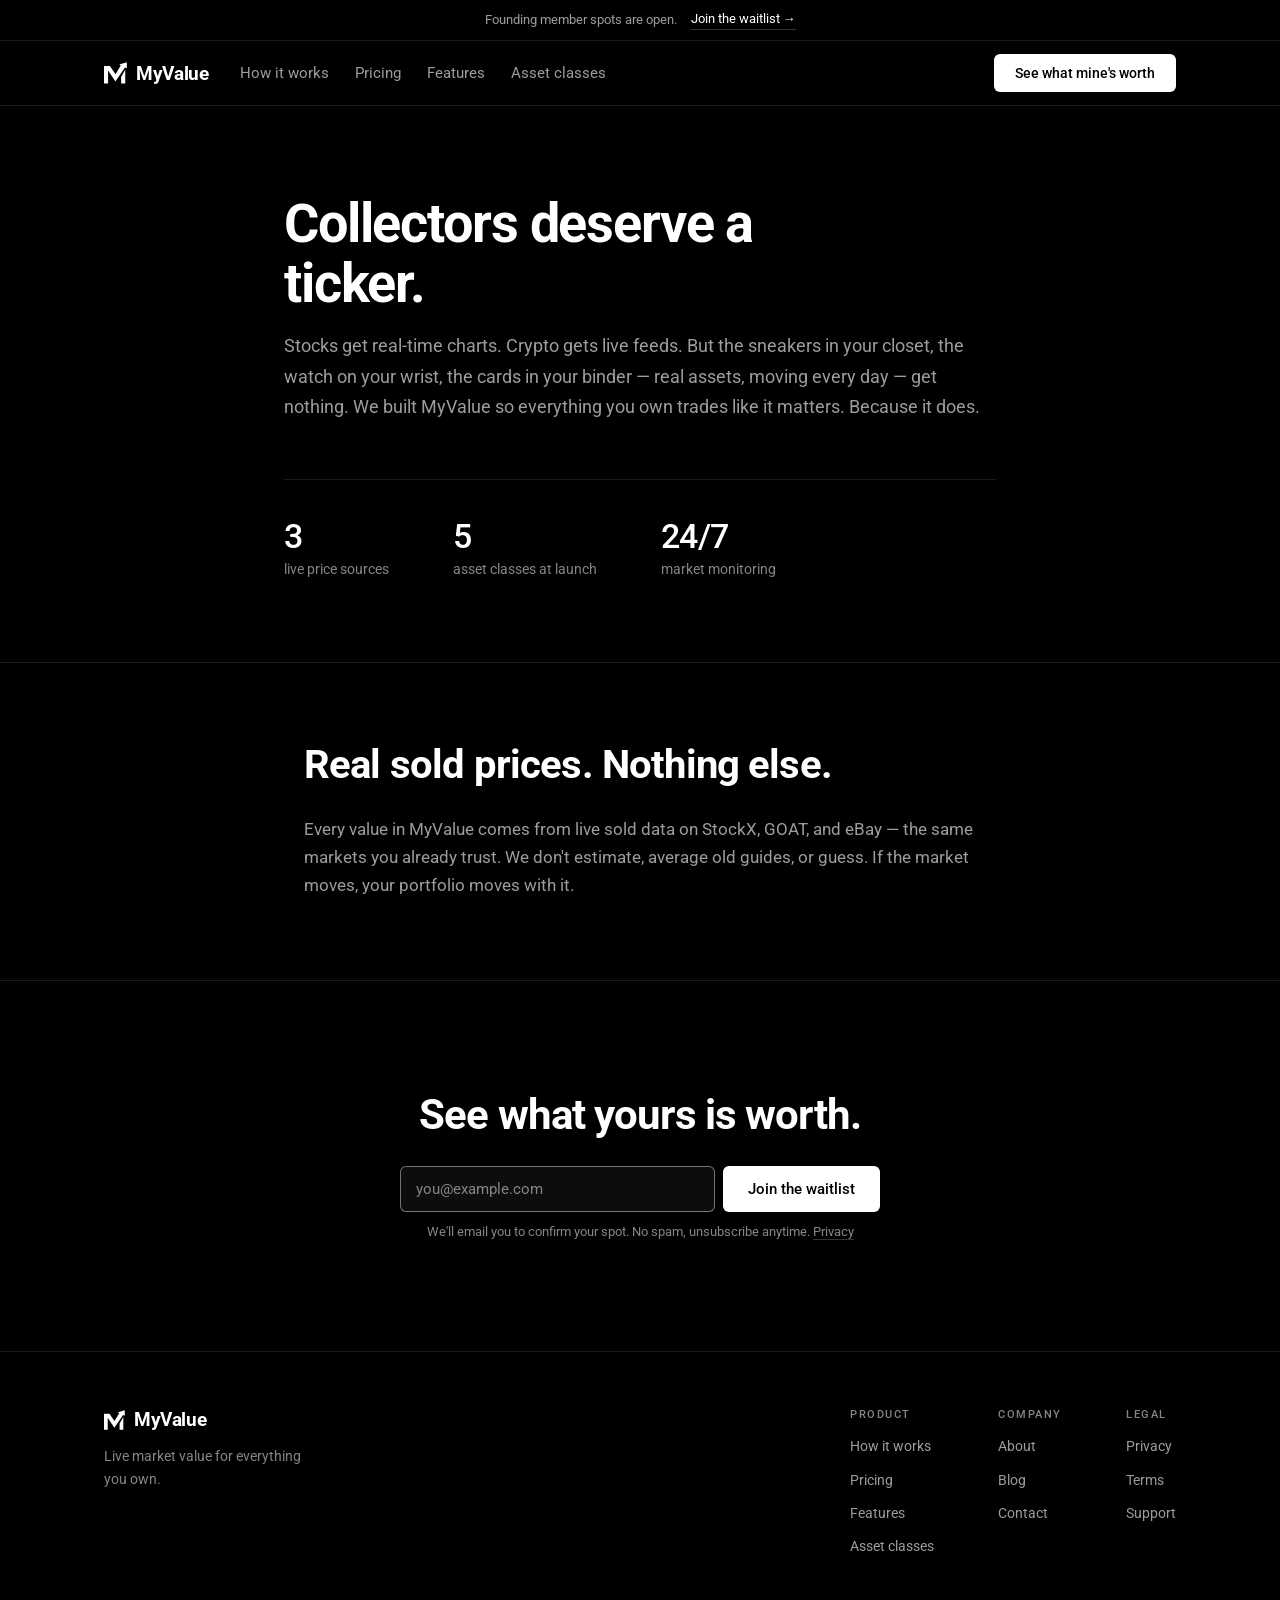
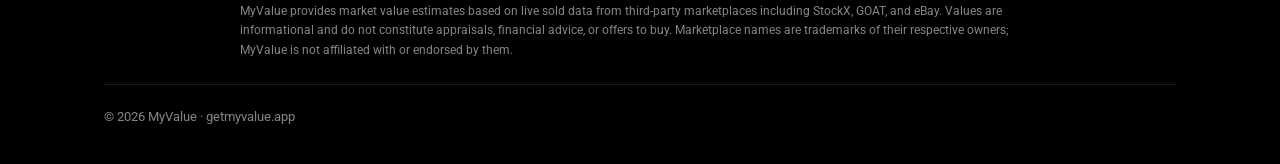
==== about.html @ f7098787 "Implement conversion build brief (Stage 1 + live switch) and new logo - New MyValue logo: vector mar" ====
<!DOCTYPE html>
<html lang="en" data-site-mode="prelaunch">
<head>
<meta charset="UTF-8"><meta name="viewport" content="width=device-width, initial-scale=1.0, viewport-fit=cover">
<title>About MyValue — Collectors Deserve a Ticker</title>
<meta name="description" content="Stocks get real-time charts. Your collection gets nothing. MyValue gives everything you own a live market price from real sold data — because it's a real asset.">
<meta name="keywords" content="about MyValue, collection tracking company, live resale prices">
<meta name="robots" content="index, follow, max-image-preview:large, max-snippet:-1">
<link rel="canonical" href="https://getmyvalue.app/about">
<link rel="icon" href="favicon.svg" type="image/svg+xml">
<link rel="icon" href="favicon-32.png" sizes="32x32" type="image/png">
<link rel="apple-touch-icon" href="apple-touch-icon.png">
<meta property="og:type" content="website"><meta property="og:site_name" content="MyValue">
<meta property="og:title" content="About MyValue — Collectors Deserve a Ticker"><meta property="og:description" content="Stocks get real-time charts. Your collection gets nothing. MyValue gives everything you own a live market price from real sold data — because it's a real asset.">
<meta property="og:url" content="https://getmyvalue.app/about"><meta property="og:image" content="https://getmyvalue.app/og-image.png">
<meta property="og:image:width" content="1200"><meta property="og:image:height" content="630">
<meta name="twitter:card" content="summary_large_image"><meta name="twitter:title" content="About MyValue — Collectors Deserve a Ticker">
<meta name="twitter:description" content="Stocks get real-time charts. Your collection gets nothing. MyValue gives everything you own a live market price from real sold data — because it's a real asset."><meta name="twitter:image" content="https://getmyvalue.app/og-image.png">
<meta name="theme-color" content="#000000">
<!-- Live mode: uncomment with the real App Store id to show Safari's native Smart App Banner. -->
<!-- <meta name="apple-itunes-app" content="app-id=0000000000"> -->
<script src="assets/config.js"></script>
<script type="application/ld+json">{"@context":"https://schema.org","@type":"BreadcrumbList","itemListElement":[{"@type":"ListItem","position":1,"name":"Home","item":"https://getmyvalue.app/"},{"@type":"ListItem","position":2,"name":"About","item":"https://getmyvalue.app/about"}]}</script>
<link rel="preconnect" href="https://fonts.googleapis.com">
<link rel="preconnect" href="https://fonts.gstatic.com" crossorigin>
<link href="https://fonts.googleapis.com/css2?family=Newsreader:ital,opsz,wght@0,6..72,600;1,6..72,400&family=Roboto:wght@400;500;700&display=swap" rel="stylesheet">
<style>
/* ==========================================================
   MyValue — monochrome. Flat surfaces, hairline rules,
   one typeface. Newsreader is reserved for the wordmark and
   a single italic accent in the homepage headline.
   ========================================================== */
:root{
  --bg:#000000;
  --surface:#0D0D0D;
  --surface-2:#161616;
  --line:rgba(255,255,255,.10);
  --line-strong:rgba(255,255,255,.20);
  --text:#FFFFFF;
  --text-dim:#9C9C9C;
  --text-faint:#858585; /* 5.6:1 on black — WCAG AA body text */
  --loss:#8A8A8A;
  --sans:'Roboto',-apple-system,BlinkMacSystemFont,'Segoe UI',Helvetica,Arial,sans-serif;
  --serif:'Newsreader',Georgia,'Times New Roman',serif;
  --r:12px;
  --r-sm:6px;
  --max:1120px;
}
*{box-sizing:border-box;margin:0;padding:0;}
html{scroll-behavior:smooth;}
body{background:var(--bg);color:var(--text);font:400 16px/1.65 var(--sans);-webkit-font-smoothing:antialiased;}
img{max-width:100%;}
a{color:inherit;text-decoration:none;}
:focus-visible{outline:2px solid #FFF;outline-offset:3px;}
.wrap{max-width:var(--max);margin:0 auto;padding:0 24px;}
[id]{scroll-margin-top:88px;}

/* ---------- type ---------- */
h1,h2,h3,h4{font-weight:700;letter-spacing:-.021em;line-height:1.12;}
.display{font-family:var(--sans);font-weight:700;letter-spacing:-.021em;line-height:1.12;}
.display em{font-style:normal;}
.accent,.display em.accent{font-family:var(--serif);font-style:italic;font-weight:400;letter-spacing:-.01em;}
.num{font-variant-numeric:tabular-nums;}
.eyebrow{display:block;font:500 11px/1 var(--sans);letter-spacing:.14em;text-transform:uppercase;color:var(--text-faint);margin-bottom:14px;}

/* ---------- buttons ---------- */
.btn{display:inline-flex;align-items:center;justify-content:center;font:500 15px/1 var(--sans);padding:14px 24px;border-radius:var(--r-sm);border:1px solid transparent;cursor:pointer;transition:background .15s ease,color .15s ease,border-color .15s ease;}
.btn-primary{background:#FFFFFF;color:#000000;}
.btn-primary:hover{background:#DDDDDD;}
.btn-outline{background:transparent;color:var(--text);border-color:var(--line-strong);}
.btn-outline:hover{border-color:#FFFFFF;}
.btn-mini{display:inline-block;background:#FFF;color:#000;font:500 13px var(--sans);padding:9px 16px;border-radius:var(--r-sm);margin-top:8px;}

/* ---------- nav ---------- */
header{position:sticky;top:0;z-index:50;background:var(--bg);border-bottom:1px solid var(--line);}
.nav{display:flex;align-items:center;gap:32px;height:64px;}
.nav-links{display:flex;gap:26px;font:400 14.5px var(--sans);color:var(--text-dim);white-space:nowrap;}
.nav-links a:hover{color:var(--text);}
.nav .spacer{flex:1;}
.nav .btn{padding:11px 20px;font-size:14px;font-weight:500;white-space:nowrap;}
.hamb{display:none;background:none;border:0;color:var(--text);font-size:20px;line-height:1;cursor:pointer;padding:6px;}

/* inline link inside body copy — used by the privacy/trust claims (P1 #6) */
.ulink{color:var(--text);border-bottom:1px solid var(--line-strong);}
.ulink:hover{border-bottom-color:#FFFFFF;}

/* aggregate usage stat band (P1 #5) */
.statband{display:grid;grid-template-columns:repeat(2,1fr);gap:16px;max-width:720px;margin:0 auto 48px;border-top:1px solid var(--line);border-bottom:1px solid var(--line);padding:28px 0;text-align:center;}
.statband .stat b{display:block;font:500 30px var(--sans);letter-spacing:-.025em;}
.statband .stat span{display:block;font-size:13px;color:var(--text-faint);margin-top:6px;}

/* reassurance line under the pricing CTAs (P2 #10) */
.cta-note{font-size:12.5px;line-height:1.5;color:var(--text-faint);margin-top:10px;}

/* ---------- sections ---------- */
section{padding:84px 0;}
.sec-head{max-width:620px;margin-bottom:48px;}
.sec-head h2{font-size:clamp(28px,3.4vw,40px);margin-bottom:12px;}
.sec-head p{color:var(--text-dim);font-size:16.5px;}
.center{text-align:center;margin-left:auto;margin-right:auto;}
.sec-head.center{max-width:780px;}

/* ---------- hero ---------- */
.hero{padding:104px 0 96px;}
.hero-grid{display:grid;grid-template-columns:1.05fr .95fr;gap:64px;align-items:center;}
.hero h1{font-size:clamp(40px,5.2vw,62px);margin-bottom:20px;}
.hero .sub{color:var(--text-dim);font-size:17.5px;max-width:48ch;margin-bottom:32px;}
.hero .sub b{color:var(--text);font-weight:500;}
.hero-cta-row{display:flex;align-items:center;gap:12px;flex-wrap:wrap;}
.hero-note{font-size:13.5px;color:var(--text-faint);margin-top:20px;}

/* ---------- portfolio panel ---------- */
.panel{background:var(--surface);border:1px solid var(--line);border-radius:var(--r);padding:24px;}
.panel-head{display:flex;justify-content:space-between;align-items:center;margin-bottom:12px;}
.panel-label,.lbl,.ph-label{font:500 11px var(--sans);letter-spacing:.14em;text-transform:uppercase;color:var(--text-faint);}
.live-dot{font:500 11px var(--sans);letter-spacing:.14em;color:var(--text-faint);}
.live-dot i{display:none;}
.panel-total{font:500 40px/1.1 var(--sans);font-variant-numeric:tabular-nums;letter-spacing:-.025em;margin-bottom:6px;}
.panel-delta{font:400 14px var(--sans);font-variant-numeric:tabular-nums;color:var(--text-dim);}
.chart{margin:20px 0 12px;}
.chart svg{display:block;width:100%;height:auto;}
.chart .line{fill:none;stroke:#FFFFFF;stroke-width:1.75;stroke-linecap:round;}
.chart .fill{fill:none;}
.ranges{display:flex;gap:18px;padding-bottom:16px;border-bottom:1px solid var(--line);}
.ranges span{font:400 12.5px var(--sans);color:var(--text-faint);cursor:pointer;}
.ranges .on{color:var(--text);}
.holdings{border-top:1px solid var(--line);margin-top:16px;}
.hold{display:flex;align-items:center;gap:14px;padding:14px 0;border-bottom:1px solid var(--line);}
.hold:last-child{border-bottom:0;padding-bottom:0;}
.hold .meta{flex:1;min-width:0;}
.hold .name{font:500 14px var(--sans);}
.hold .src{font:400 12px var(--sans);color:var(--text-faint);}
.hold .val{font:500 14px var(--sans);font-variant-numeric:tabular-nums;text-align:right;}
.hold .chg{font:400 12px var(--sans);font-variant-numeric:tabular-nums;text-align:right;color:var(--text-faint);}
.chg.dn,.tc.dn{color:var(--loss);}

/* ---------- cards, generic ---------- */
.quote,.qa-item,.cat,.titem,.post,.limitcard,.bigchart,.plan,.ctaband,.featpost,.srcchip,.match,.push,.phone,.field input,.field textarea{
  background:var(--surface);border:1px solid var(--line);border-radius:var(--r);
}

/* the promise — plain columns, no boxes */
.guard{display:grid;grid-template-columns:repeat(4,1fr);gap:36px;border-top:1px solid var(--line);padding-top:36px;}
.gitem h4{font-size:15px;margin-bottom:8px;}
.gitem p{color:var(--text-dim);font-size:14px;line-height:1.6;}

/* proof band */
.proof{background:var(--bg);border-top:1px solid var(--line);}
.proof-grid{display:grid;grid-template-columns:1fr 1fr;gap:64px;align-items:center;}
.bigchart{padding:24px;}
.bigchart .row1{display:flex;justify-content:space-between;align-items:baseline;margin-bottom:8px;}
.bigchart .pl{font:400 14px var(--sans);font-variant-numeric:tabular-nums;color:var(--text-dim);}
.legend-line{display:flex;gap:20px;margin-top:14px;font:400 12px var(--sans);color:var(--text-faint);}
.legend-line i{display:inline-block;width:14px;height:1px;vertical-align:middle;margin-right:6px;}
.proof-copy h2{font-size:clamp(27px,3.1vw,38px);margin-bottom:14px;}
.proof-copy p{color:var(--text-dim);font-size:16.5px;max-width:44ch;}
.proof-copy .gain-word{font-style:normal;color:inherit;}

/* price sources */
.srcwall{display:flex;justify-content:center;gap:10px;flex-wrap:wrap;}
.srcchip{padding:14px 24px;font:400 15px var(--sans);color:var(--text-dim);}
.srcchip.soon{color:var(--text-faint);background:transparent;border-style:dashed;filter:grayscale(1);}
.srcchip.soon em{font-style:normal;font-size:11px;letter-spacing:.1em;text-transform:uppercase;margin-left:6px;color:var(--text-faint);}
.cred-line{text-align:center;color:var(--text-faint);font-size:13.5px;margin-top:24px;}

/* quotes */
.quotes{display:grid;grid-template-columns:repeat(3,1fr);gap:16px;}
.quote{padding:26px 24px;display:flex;flex-direction:column;gap:18px;}
.quote p{font-size:15.5px;line-height:1.6;color:var(--text-dim);}
.quote .who{display:flex;align-items:center;gap:12px;font:500 13px var(--sans);color:var(--text);}
.quote .avatar{flex:none;width:36px;height:36px;border-radius:50%;background:var(--surface-2);border:1px solid var(--line-strong);display:flex;align-items:center;justify-content:center;font:500 12px var(--sans);color:var(--text-dim);}
.quote .wmeta{min-width:0;}
.quote .wname{display:flex;align-items:center;gap:8px;flex-wrap:wrap;}
.quote .wrole{display:block;font-weight:400;font-size:12.5px;color:var(--text-faint);margin-top:3px;}
.quote .verified{display:inline-flex;align-items:center;gap:4px;font:400 11px var(--sans);color:var(--text-faint);}
.quote .verified::before{content:"\2713";font-size:10px;}

/* pricing */
.bill-toggle{display:inline-flex;border:1px solid var(--line);border-radius:var(--r-sm);overflow:hidden;margin:24px 0 4px;}
.bill-toggle button{font:400 13.5px var(--sans);color:var(--text-dim);background:none;border:0;padding:11px 20px;cursor:pointer;}
.bill-toggle button.on{background:#FFF;color:#000;}
.bill-toggle .save{font-size:11px;opacity:.65;margin-left:6px;}
.plans{display:grid;grid-template-columns:1fr 1fr;gap:16px;max-width:800px;margin:36px auto 0;align-items:stretch;text-align:left;}
.plan{padding:32px 28px;display:flex;flex-direction:column;}
.plan.hot{border-color:var(--line-strong);}
.plan .pname{font:500 17px var(--sans);}
.plan .pdesc{color:var(--text-dim);font-size:14px;margin:6px 0 20px;}
.plan .pprice{font:500 42px var(--sans);font-variant-numeric:tabular-nums;letter-spacing:-.03em;}
.plan .pprice small{font:400 15px var(--sans);color:var(--text-dim);letter-spacing:0;}
.plan .psub{font-size:12.5px;line-height:1.55;color:var(--text-faint);margin:8px 0 22px;}
.plan ul{list-style:none;margin:0 0 26px;display:grid;gap:10px;flex:1;}
.plan li{font-size:14.5px;color:var(--text-dim);padding-left:18px;position:relative;}
.plan li::before{content:"";position:absolute;left:0;top:11px;width:7px;height:1px;background:var(--text-dim);}
.plan li.na{color:var(--text-faint);}
.plan li.na::before{background:var(--text-faint);}
.teaser{background:var(--bg);border-top:1px solid var(--line);}
.teaser-badge{display:inline-block;font:500 11px var(--sans);letter-spacing:.14em;text-transform:uppercase;color:var(--text-faint);margin-bottom:14px;}
.locknote{text-align:center;color:var(--text-faint);font-size:13.5px;margin-top:24px;}
.locknote b{color:var(--text);font-weight:500;}
.anchor-line{font-size:15px;color:var(--text-faint);margin-top:16px;}
.cmp-table{width:100%;max-width:720px;margin:0 auto;border-collapse:collapse;}
.cmp-table th,.cmp-table td{padding:16px 18px;border-bottom:1px solid var(--line);font-size:14.5px;text-align:left;color:var(--text-dim);}
.cmp-table th{font:500 11px var(--sans);letter-spacing:.14em;text-transform:uppercase;color:var(--text-faint);}
.cmp-table td:nth-child(2),.cmp-table td:nth-child(3),.cmp-table th:nth-child(2),.cmp-table th:nth-child(3){text-align:center;}
.cmp-table .yes{color:var(--text);}
.cmp-table .no{color:var(--text-faint);}

/* asset classes */
.cats{display:grid;grid-template-columns:repeat(3,1fr);gap:16px;align-items:stretch;}
.cat{padding:26px 24px;display:flex;flex-direction:column;transition:border-color .15s ease;}
.cat:hover{border-color:var(--line-strong);}
.cat .ci{display:none;}
.cat h3{font-size:17px;margin-bottom:8px;}
.cat p{color:var(--text-dim);font-size:14px;margin-bottom:20px;flex:1;}
.cat .sample{border-top:1px solid var(--line);padding-top:14px;display:flex;justify-content:space-between;font-size:13px;color:var(--text-faint);}
.cat .sample b{color:var(--text-dim);font-weight:400;font-variant-numeric:tabular-nums;}
.trend{display:grid;grid-template-columns:repeat(4,1fr);gap:16px;}
.titem{padding:20px;}
.titem .timg{display:none;}
.titem .tn{font:500 14px var(--sans);margin-bottom:8px;}
.titem .tp{font:500 20px var(--sans);font-variant-numeric:tabular-nums;letter-spacing:-.02em;}
.titem .tc{font:400 12.5px var(--sans);font-variant-numeric:tabular-nums;color:var(--text-faint);margin-top:4px;}

/* about */
.mission{max-width:760px;margin:0 auto;}
.mission h1{font-size:clamp(34px,4.4vw,52px);margin-bottom:24px;}
.mission .lead{font-size:18px;line-height:1.7;color:var(--text-dim);}
.statline{display:flex;gap:64px;flex-wrap:wrap;margin-top:56px;padding-top:36px;border-top:1px solid var(--line);}
.stat b{display:block;font:500 34px var(--sans);font-variant-numeric:tabular-nums;letter-spacing:-.02em;}
.stat span{font-size:13.5px;color:var(--text-faint);}

/* blog */
.featpost{display:grid;grid-template-columns:1.25fr 1fr;gap:40px;align-items:center;padding:36px;margin-bottom:16px;}
.ptag{font:500 11px var(--sans);letter-spacing:.14em;text-transform:uppercase;color:var(--text-faint);}
.featpost h2{font-size:26px;line-height:1.25;margin:12px 0;}
.featpost p{color:var(--text-dim);font-size:15px;margin-bottom:18px;}
.readmore{font:500 14px var(--sans);border-bottom:1px solid var(--line-strong);padding-bottom:2px;}
.readmore:hover{border-color:#FFF;}
.posts{display:grid;grid-template-columns:repeat(3,1fr);gap:16px;}
.post{display:block;transition:border-color .15s ease;}
.post:hover{border-color:var(--line-strong);}
.post .pimg{display:none;}
.post .pbody{padding:24px;}
.post h3{font-size:16.5px;line-height:1.35;margin:10px 0;}
.post .pmeta{font-size:12.5px;color:var(--text-faint);}
.ctaband{padding:40px;text-align:center;margin-top:48px;}
.ctaband h2{font-size:clamp(23px,2.8vw,30px);margin-bottom:22px;}

/* contact / legal */
.form{max-width:520px;margin:0 auto;display:grid;gap:18px;}
.field label{display:block;font:500 11px var(--sans);letter-spacing:.14em;text-transform:uppercase;color:var(--text-faint);margin-bottom:8px;}
.field input,.field textarea{width:100%;border-radius:var(--r-sm);padding:13px 15px;color:var(--text);font:400 15px var(--sans);}
.field input::placeholder,.field textarea::placeholder{color:var(--text-faint);}
.field input:focus,.field textarea:focus{outline:none;border-color:#FFF;}
.legal-links{display:flex;gap:26px;justify-content:center;margin-top:36px;font-size:14px;color:var(--text-dim);}
.legal-links a{border-bottom:1px solid var(--line);padding-bottom:2px;}
.legal-links a:hover{color:var(--text);border-color:#FFF;}

/* Q&A + FAQ */
.qa{max-width:720px;margin:0 auto;display:grid;gap:16px;}
.qa-item{padding:26px 28px;}
.qa-item h3{font-size:17px;margin-bottom:10px;}
.qa-item p{color:var(--text-dim);font-size:15px;}
.faq{max-width:720px;margin:0 auto;border-top:1px solid var(--line);}
.faq details{border-bottom:1px solid var(--line);}
.faq summary{cursor:pointer;list-style:none;display:flex;justify-content:space-between;align-items:center;gap:20px;padding:22px 2px;font:500 16px var(--sans);}
.faq summary::-webkit-details-marker{display:none;}
.faq summary::after{content:"+";font:400 20px var(--sans);color:var(--text-faint);line-height:1;}
.faq details[open] summary::after{content:"−";}
.faq .fa{padding:0 2px 22px;color:var(--text-dim);font-size:15px;max-width:62ch;}

/* page hero / alternating rows */
.page-hero{padding:88px 0 56px;}
.page-hero h1{font-size:clamp(34px,4.4vw,54px);margin-bottom:16px;max-width:18ch;}
.page-hero .sub{color:var(--text-dim);font-size:17px;max-width:58ch;}
.alt{display:grid;grid-template-columns:1fr 1fr;gap:64px;align-items:center;}
.alt.flip .media{order:2;}
.alt h2{font-size:clamp(24px,2.8vw,34px);margin-bottom:14px;}
.alt p{color:var(--text-dim);font-size:16px;max-width:44ch;}

/* device mocks */
.phone{width:min(300px,100%);margin:0 auto;padding:16px;}
.phone .screen{background:var(--bg);border:1px solid var(--line);border-radius:8px;padding:20px 18px;min-height:320px;}
.ph-label{margin-bottom:14px;display:block;}
.viewfinder{height:150px;border-radius:8px;border:1px solid var(--line);background:var(--surface-2);display:flex;align-items:center;justify-content:center;}
.viewfinder span{font-size:12.5px;color:var(--text-faint);}
.match{border-radius:var(--r-sm);padding:12px 14px;display:flex;justify-content:space-between;align-items:center;gap:12px;margin-top:10px;}
.match .nm{font:400 13px var(--sans);}
.match .pr{font:500 13px var(--sans);font-variant-numeric:tabular-nums;}
.push{border-radius:var(--r-sm);padding:13px 14px;display:flex;gap:12px;align-items:flex-start;margin-bottom:10px;}
.push .app-ico{width:28px;height:28px;border-radius:var(--r-sm);background:#FFF;color:#000;display:flex;align-items:center;justify-content:center;font:500 11px var(--sans);flex-shrink:0;}
.push .pt{font:500 12.5px var(--sans);}
.push .pb{font:400 12px var(--sans);color:var(--text-dim);}
.push .tm{margin-left:auto;font-size:11px;color:var(--text-faint);}
.limitcard{padding:22px 20px;text-align:center;}
.slots{display:flex;gap:6px;justify-content:center;margin:16px 0;}
.slots i{width:22px;height:22px;border-radius:4px;background:#FFF;}
.slots i.empty{background:transparent;border:1px solid var(--line-strong);}

/* final CTA */
.final{padding:104px 0;text-align:center;border-top:1px solid var(--line);}
.final h2{font-size:clamp(28px,3.6vw,42px);max-width:20ch;margin:0 auto 28px;}
.invert{background:#FFFFFF;color:#000000;padding:104px 0;text-align:center;}
.invert h2{font-size:clamp(30px,3.8vw,44px);margin-bottom:14px;}
.invert p{color:#555555;font-size:17px;margin-bottom:30px;}
.invert .btn-primary{background:#000;color:#FFF;}
.invert .btn-primary:hover{background:#333;}

/* footer */
footer{background:var(--bg);border-top:1px solid var(--line);padding:56px 0 36px;}
.foot-grid{display:flex;justify-content:space-between;gap:48px;flex-wrap:wrap;}
.foot-links{display:flex;gap:64px;flex-wrap:wrap;}
.fcol{display:flex;flex-direction:column;gap:10px;font-size:14px;color:var(--text-dim);}
.fcol b{color:var(--text-faint);font:500 11px var(--sans);letter-spacing:.14em;text-transform:uppercase;margin-bottom:4px;}
.fcol a:hover{color:var(--text);}
.fineprint{color:var(--text-faint);font-size:11.5px;line-height:1.7;max-width:800px;margin:44px auto 0;}
.foot-base{margin-top:24px;padding-top:22px;border-top:1px solid var(--line);display:flex;justify-content:space-between;gap:16px;flex-wrap:wrap;font-size:12.5px;color:var(--text-faint);}

/* reveal class kept inert — no scroll animation */
.rv{opacity:1;transform:none;}

/* ---------- responsive ---------- */
@media (max-width:960px){
  .hero-grid,.proof-grid,.alt,.featpost{grid-template-columns:1fr;gap:40px;}
  .alt.flip .media{order:0;}
  .quotes,.posts,.plans{grid-template-columns:1fr;}
  .cats,.trend,.guard{grid-template-columns:1fr 1fr;}
  .nav{gap:16px;}
  .nav .btn{display:none;}
  .hamb{display:block;}
  .nav-links{position:absolute;top:64px;left:0;right:0;display:none;flex-direction:column;gap:0;background:var(--bg);border-bottom:1px solid var(--line);padding:8px 24px 20px;}
  .nav-links.open{display:flex;}
  .nav-links a{padding:13px 0;border-bottom:1px solid var(--line);font-size:16px;}
  .nav-links a:last-child{border-bottom:0;}
  .hero{padding:64px 0 72px;}
  section{padding:72px 0;}
  .panel-total{font-size:34px;}
  .statline{gap:36px;}
}
@media (max-width:560px){
  .cats,.trend,.guard{grid-template-columns:1fr;}
  .featpost,.ctaband{padding:28px 22px;}
  .foot-links{gap:32px;}
}
@media (prefers-reduced-motion:reduce){
  *,*::before,*::after{animation:none!important;transition:none!important;}
}
</style>
<link rel="stylesheet" href="assets/site.css">
</head>
<body>
<div class="announce" data-announce><div class="wrap"><span>Founding member spots are open.</span> <a href="#waitlist">Join the waitlist →</a></div></div>
<header><div class="wrap nav">
<a class="logo" href="index.html" aria-label="MyValue home"><svg class="logo-mark" viewBox="0 -1 62 59" aria-hidden="true" focusable="false"><path d="M0 10 L16 10 L30.9 31.7 L45 8.3 L41 6 L61 -0.5 L61.5 16 L56.3 13.5 L30.6 51 L11 22 L11 57 L0 57ZM46 39 L56.5 20.5 L57 20.5 L57 57 L46 57Z"/></svg><span>MyValue</span></a>
<nav class="nav-links" aria-label="Main"><a href="how-it-works.html">How it works</a><a href="pricing.html">Pricing</a><a href="features.html">Features</a><a href="asset-classes.html">Asset classes</a></nav>
<div class="spacer"></div>
<a class="btn btn-primary" href="#waitlist" data-cta data-loc="header">See what mine's worth</a>
<button class="hamb" aria-label="Open menu">☰</button>
</div></header>
<main>

<section class="page-hero" style="padding-bottom:80px">
  <div class="wrap mission">
    <h1 class="display">Collectors deserve a <em>ticker.</em></h1>
    <p class="lead">Stocks get real-time charts. Crypto gets live feeds. But the sneakers in your closet, the watch on your wrist, the cards in your binder — real assets, moving every day — get nothing. We built MyValue so everything you own trades like it matters. Because it does.</p>
    <div class="statline">
      <div class="stat rv"><b class="num">3</b><span>live price sources</span></div>
      <div class="stat rv"><b class="num">5</b><span>asset classes at launch</span></div>
      <div class="stat rv"><b class="num">24/7</b><span>market monitoring</span></div>
    </div>
  </div>
</section>

<section class="proof" style="padding:80px 0">
  <div class="wrap" style="max-width:720px">
    <div class="sec-head rv" style="margin-bottom:28px">
      <h2 class="display">Real sold prices. Nothing else.</h2>
    </div>
    <p class="rv" style="color:var(--text-dim);font-size:16.5px;line-height:1.7">Every value in MyValue comes from live sold data on StockX, GOAT, and eBay — the same markets you already trust. We don't estimate, average old guides, or guess. If the market moves, your portfolio moves with it.</p>
  </div>
</section>

<section class="final" id="waitlist" style="padding:110px 0">
  <div class="wrap">
    <h2 class="display rv">See what <em>yours</em> is worth.</h2>
    <div class="wl" data-wl data-source="about">
  <form class="wl-form" data-waitlist action="/api/waitlist" method="post">
    <label class="sr-only" for="wl-about">Email address</label>
    <input id="wl-about" type="email" name="email" autocomplete="email" required placeholder="you@example.com">
    <input type="hidden" name="ref"><input type="hidden" name="utm"><input type="hidden" name="source" value="about">
    <input type="text" name="company" class="hp" tabindex="-1" autocomplete="off" aria-hidden="true">
    <button class="btn btn-primary" type="submit">Join the waitlist</button>
  </form>
  <p class="wl-msg" role="status" aria-live="polite"></p>
  <p class="wl-legal">We'll email you to confirm your spot. No spam, unsubscribe anytime. <a href="privacy.html#waitlist">Privacy</a></p>
</div>
  </div>
</section>
</main>
<footer><div class="wrap">
<div class="foot-grid">
<div><a class="logo" href="index.html" aria-label="MyValue home"><svg class="logo-mark" viewBox="0 -1 62 59" aria-hidden="true" focusable="false"><path d="M0 10 L16 10 L30.9 31.7 L45 8.3 L41 6 L61 -0.5 L61.5 16 L56.3 13.5 L30.6 51 L11 22 L11 57 L0 57ZM46 39 L56.5 20.5 L57 20.5 L57 57 L46 57Z"/></svg><span>MyValue</span></a>
<p style="color:var(--text-faint);font-size:13.5px;max-width:26ch;margin-top:14px">Live market value for everything you own.</p></div>
<div class="foot-links">
<div class="fcol"><b>Product</b><a href="how-it-works.html">How it works</a><a href="pricing.html">Pricing</a><a href="features.html">Features</a><a href="asset-classes.html">Asset classes</a></div>
<div class="fcol"><b>Company</b><a href="about.html">About</a><a href="blog.html">Blog</a><a href="contact.html">Contact</a></div>
<div class="fcol"><b>Legal</b><a href="privacy.html">Privacy</a><a href="terms.html">Terms</a><a href="support.html">Support</a></div>
</div></div>
<p class="fineprint">MyValue provides market value estimates based on live sold data from third-party marketplaces including StockX, GOAT, and eBay. Values are informational and do not constitute appraisals, financial advice, or offers to buy. Marketplace names are trademarks of their respective owners; MyValue is not affiliated with or endorsed by them.</p>
<div class="foot-base"><span>© <span data-year>2026</span> MyValue · getmyvalue.app</span></div>
</div></footer>
<script>
(function(){var b=document.querySelector('.hamb'),n=document.querySelector('.nav-links');if(!b||!n)return;
b.setAttribute('aria-expanded','false');
b.addEventListener('click',function(){var o=n.classList.toggle('open');b.setAttribute('aria-expanded',o?'true':'false');});})();
</script>
<script>
const reduce=matchMedia('(prefers-reduced-motion: reduce)').matches;
</script>
<script src="assets/site.js" defer></script>
</body>
</html>
---- assets/site.css ----
/* ==========================================================
   MyValue — shared components (loaded after each page's inline
   stylesheet). Waitlist engine, announcement bar, app handoff,
   logo, legal pages, interactive chart.
   ========================================================== */
:root{
  --field-line:rgba(255,255,255,.42); /* 3:1+ against the black base (WCAG 1.4.11) */
  --down:#FF5A4F;                      /* red-on-loss, used only by the portfolio chart */
}

/* ---------- logo ---------- */
.logo{font:700 19px var(--sans);letter-spacing:-.02em;display:flex;align-items:center;gap:9px;white-space:nowrap;color:var(--text);}
.logo-mark{display:block;width:auto;height:22px;fill:currentColor;flex:none;}
footer .logo-mark{height:20px;}

/* ---------- utilities ---------- */
.sr-only{position:absolute!important;width:1px;height:1px;padding:0;margin:-1px;overflow:hidden;clip:rect(0,0,0,0);white-space:nowrap;border:0;}
.hp{position:absolute!important;left:-9999px!important;width:1px;height:1px;opacity:0;}
[hidden]{display:none!important;}

/* ---------- announcement bar / waitlist progress ---------- */
.announce{border-bottom:1px solid var(--line);background:var(--bg);font:400 13px/1.4 var(--sans);color:var(--text-dim);}
.announce .wrap{display:flex;align-items:center;justify-content:center;gap:14px;min-height:40px;padding-top:8px;padding-bottom:8px;flex-wrap:wrap;text-align:center;}
.announce b{color:var(--text);font-weight:500;}
.announce a{color:var(--text);border-bottom:1px solid var(--line-strong);white-space:nowrap;}
.announce a:hover{border-bottom-color:#FFF;}
.meter{display:inline-block;width:120px;height:4px;border-radius:2px;background:var(--surface-2);overflow:hidden;vertical-align:middle;}
.meter i{display:block;height:100%;width:0;background:#FFF;border-radius:2px;transition:width .6s ease;}

/* ---------- waitlist form ---------- */
.wl{max-width:480px;}
.center .wl,.wl.center,.final .wl,.invert .wl,.ctaband .wl{margin-left:auto;margin-right:auto;}
.wl-form{display:flex;gap:8px;}
.wl-form input[type=email]{flex:1;min-width:0;background:var(--surface);border:1px solid var(--field-line);border-radius:var(--r-sm);padding:13px 15px;color:var(--text);font:400 15px var(--sans);}
.wl-form input[type=email]::placeholder{color:var(--text-faint);}
.wl-form input[type=email]:focus{outline:2px solid #FFF;outline-offset:1px;border-color:#FFF;}
.wl-form .btn{white-space:nowrap;}
.wl-form .btn[disabled]{opacity:.6;cursor:progress;}
.wl-legal{font-size:12.5px;line-height:1.55;color:var(--text-faint);margin-top:10px;}
.wl-legal a{border-bottom:1px solid var(--line-strong);}
.wl-msg{font-size:13.5px;margin-top:10px;color:var(--text);min-height:0;}
.wl-msg:empty{display:none;}
.wl-msg.err{color:var(--down);}
.hero .wl{margin-top:4px;}
.hero-proof{font-size:13.5px;color:var(--text-dim);margin-top:14px;}
.hero-proof b{color:var(--text);font-weight:500;}

/* inverted (white) closing band */
.invert .wl-form input[type=email]{background:#FFF;color:#000;border-color:rgba(0,0,0,.45);}
.invert .wl-form input[type=email]::placeholder{color:#6B6B6B;}
.invert .wl-form input[type=email]:focus{outline-color:#000;border-color:#000;}
.invert .wl-legal,.invert .wl-legal a{color:#555;}
.invert p.wl-legal{font-size:12.5px;margin-bottom:0;}
.invert p.wl-msg{font-size:13.5px;margin-bottom:0;}
.invert .wl-done p{font-size:14.5px;margin-bottom:0;}
.invert .wl-legal a{border-bottom-color:rgba(0,0,0,.3);}
.invert .wl-msg{color:#000;}
.invert .wl-done{background:#F4F4F4;border-color:rgba(0,0,0,.12);color:#000;}
.invert .wl-done p,.invert .wl-done .small{color:#444;}
.invert .wl-done input{background:#FFF;color:#000;border-color:rgba(0,0,0,.3);}
.invert .wl-done .btn-outline{color:#000;border-color:rgba(0,0,0,.3);}
.invert .store-note{color:#555;}

/* thank-you / referral panel */
.wl-done{background:var(--surface);border:1px solid var(--line-strong);border-radius:var(--r);padding:22px 22px 20px;text-align:left;}
.wl-done h3{font-size:18px;margin-bottom:6px;}
.wl-done .pos{font:500 34px/1.1 var(--sans);letter-spacing:-.025em;font-variant-numeric:tabular-nums;margin:4px 0 8px;}
.wl-done .pos span{font:400 15px var(--sans);letter-spacing:0;color:var(--text-dim);}
.wl-done p{color:var(--text-dim);font-size:14.5px;}
.wl-done .small{font-size:12.5px;color:var(--text-faint);margin-top:10px;}
.ref-row{display:flex;gap:8px;margin-top:14px;}
.ref-row input{flex:1;min-width:0;background:var(--bg);border:1px solid var(--field-line);border-radius:var(--r-sm);padding:11px 12px;color:var(--text);font:400 13.5px var(--sans);}
.share-row{display:flex;gap:8px;flex-wrap:wrap;margin-top:10px;}
.share-row .btn{padding:10px 14px;font-size:13px;}

/* ---------- live mode: app handoff ---------- */
.store-cta{display:flex;align-items:center;gap:22px;flex-wrap:wrap;}
.center .store-cta,.final .store-cta,.invert .store-cta,.ctaband .store-cta{justify-content:center;}
.store-badge{display:inline-flex;align-items:center;gap:10px;background:#FFF;color:#000;border-radius:10px;padding:10px 18px;font:500 15px/1.15 var(--sans);}
.store-badge small{display:block;font-size:11px;font-weight:400;}
.store-badge img{display:block;height:48px;width:auto;}
.store-badge.img{background:none;padding:0;}
.invert .store-badge{background:#000;color:#FFF;}
.qr{background:#FFF;padding:10px;border-radius:10px;line-height:0;flex:none;}
.qr svg,.qr img{width:120px;height:120px;display:block;}
.store-side{min-width:220px;flex:1;max-width:340px;text-align:left;}
.store-note{font-size:13.5px;color:var(--text-dim);margin-bottom:10px;}
.store-side .wl-form input[type=email]{padding:11px 13px;font-size:14px;}
.store-side .wl-form .btn{padding:11px 16px;font-size:14px;}

/* fallback smart banner (non-Safari mobile browsers) */
.smartbar{position:fixed;left:0;right:0;bottom:0;z-index:60;display:flex;align-items:center;gap:12px;padding:12px 16px calc(12px + env(safe-area-inset-bottom));background:var(--surface);border-top:1px solid var(--line-strong);font:400 13.5px/1.3 var(--sans);}
.smartbar .ico{width:40px;height:40px;border-radius:9px;background:#FFF;color:#000;display:flex;align-items:center;justify-content:center;flex:none;}
.smartbar .ico svg{height:20px;fill:#000;}
.smartbar .txt{flex:1;min-width:0;}
.smartbar .txt b{display:block;font-weight:500;}
.smartbar .txt span{color:var(--text-faint);font-size:12px;}
.smartbar .btn{padding:9px 16px;font-size:13.5px;}
.smartbar .x{background:none;border:0;color:var(--text-dim);font-size:20px;line-height:1;padding:4px;cursor:pointer;}

/* ---------- toast ---------- */
.toast{position:fixed;left:50%;bottom:24px;transform:translateX(-50%);z-index:70;max-width:min(520px,calc(100% - 32px));background:#FFF;color:#000;border-radius:var(--r-sm);padding:12px 18px;font:500 14px/1.45 var(--sans);box-shadow:0 8px 30px rgba(0,0,0,.5);}

/* ---------- homepage: how it works ---------- */
.hiw{display:grid;grid-template-columns:repeat(3,1fr);gap:16px;}
.hiw-step{background:var(--surface);border:1px solid var(--line);border-radius:var(--r);padding:26px 24px;}
.hiw-step .n{font:500 11px var(--sans);letter-spacing:.14em;text-transform:uppercase;color:var(--text-faint);display:block;margin-bottom:14px;}
.hiw-step h3{font-size:17px;margin-bottom:8px;}
.hiw-step p{color:var(--text-dim);font-size:14.5px;}
.hiw-more{text-align:center;margin-top:28px;font-size:14.5px;}

/* ---------- homepage: founder note (stands in for testimonials) ---------- */
.founder{max-width:720px;margin:0 auto;text-align:center;}
.founder blockquote{font-size:clamp(18px,2.1vw,21px);line-height:1.6;color:var(--text-dim);}
.founder .by{font-size:13.5px;color:var(--text-faint);margin-top:18px;}
.founder .by b{color:var(--text);font-weight:500;}

/* ---------- interactive portfolio chart ---------- */
.bigchart .ranges{border-bottom:0;padding-bottom:0;margin-top:6px;}
.bigchart .ranges button{font:400 12.5px var(--sans);color:var(--text-faint);background:none;border:0;padding:6px 2px;cursor:pointer;}
.bigchart .ranges button[aria-pressed=true]{color:var(--text);box-shadow:inset 0 -1px 0 #FFF;}
.pchart{position:relative;touch-action:pan-y;cursor:crosshair;margin:18px 0 10px;}
.pchart svg{display:block;width:100%;height:190px;overflow:visible;}
.pchart .pl-line{fill:none;stroke:#FFF;stroke-width:1.75;stroke-linecap:round;stroke-linejoin:round;vector-effect:non-scaling-stroke;}
.pchart .pl-base{fill:none;stroke:#FFF;stroke-width:1;stroke-dasharray:3 4;opacity:.45;vector-effect:non-scaling-stroke;}
.pchart .pl-cursor{stroke:var(--line-strong);stroke-width:1;vector-effect:non-scaling-stroke;}
.pchart .pl-dot{position:absolute;width:9px;height:9px;margin:-4.5px 0 0 -4.5px;border-radius:50%;background:#FFF;pointer-events:none;}
.bigchart.is-down .pl-line{stroke:var(--down);}
.bigchart.is-down .pl-dot{background:var(--down);}
.bigchart.is-down .pl{color:var(--down);}
.bigchart .when{font-size:12.5px;color:var(--text-faint);min-height:1.2em;}
.pchart:focus-visible{outline:2px solid #FFF;outline-offset:6px;border-radius:4px;}

/* ---------- legal / support pages ---------- */
.policy{max-width:760px;border-top:1px solid var(--line);padding-top:32px;}
.policy h2{font-size:22px;margin:40px 0 12px;}
.policy h3{font-size:17px;margin:34px 0 12px;}
.policy h2:first-child,.policy h3:first-child{margin-top:0;}
.policy p{color:var(--text-dim);font-size:15.5px;line-height:1.7;margin-bottom:12px;}
.policy ul{margin:0 0 14px 20px;display:grid;gap:8px;}
.policy li{color:var(--text-dim);font-size:15.5px;line-height:1.65;}
.policy li b,.policy p b{color:var(--text);font-weight:500;}
.policy a{color:var(--text);border-bottom:1px solid var(--line-strong);}
.policy a:hover{border-bottom-color:#FFF;}
.policy .updated{font-size:13px;color:var(--text-faint);}
.policy-note{font-size:13px!important;color:var(--text-faint)!important;margin-top:28px;}
.support-grid{display:grid;grid-template-columns:repeat(3,1fr);gap:16px;margin-bottom:56px;}
.support-card{background:var(--surface);border:1px solid var(--line);border-radius:var(--r);padding:24px;}
.support-card h3{font-size:16px;margin-bottom:8px;}
.support-card p{color:var(--text-dim);font-size:14.5px;}
.support-card a{color:var(--text);border-bottom:1px solid var(--line-strong);}
.form-msg{font-size:14px;text-align:center;}
.form-msg.err{color:var(--down);}

/* ---------- link-in-bio landing ---------- */
.solo{min-height:calc(100vh - 41px);display:flex;align-items:center;padding:56px 0;}
.solo .wrap{max-width:560px;text-align:center;}
.solo .logo{justify-content:center;margin-bottom:48px;}
.solo h1{font-size:clamp(36px,8vw,52px);margin-bottom:18px;}
.solo .sub{color:var(--text-dim);font-size:17px;margin:0 auto 28px;max-width:40ch;}
.solo .sub b{color:var(--text);font-weight:500;}
.solo .wl{margin:0 auto;}
.solo .links{margin-top:40px;font-size:13.5px;color:var(--text-faint);display:flex;gap:18px;justify-content:center;flex-wrap:wrap;}
.solo .links a:hover{color:var(--text);}

/* ---------- responsive ---------- */
@media (max-width:960px){
  .hiw,.support-grid{grid-template-columns:1fr;}
}
@media (max-width:560px){
  .wl-form{flex-direction:column;}
  .wl-form .btn{width:100%;}
  .announce .meter{display:none;}
  .store-cta{flex-direction:column;align-items:flex-start;}
  .center .store-cta,.final .store-cta,.invert .store-cta,.ctaband .store-cta,.solo .store-cta{align-items:center;}
  .store-side{max-width:none;align-self:stretch;}
}
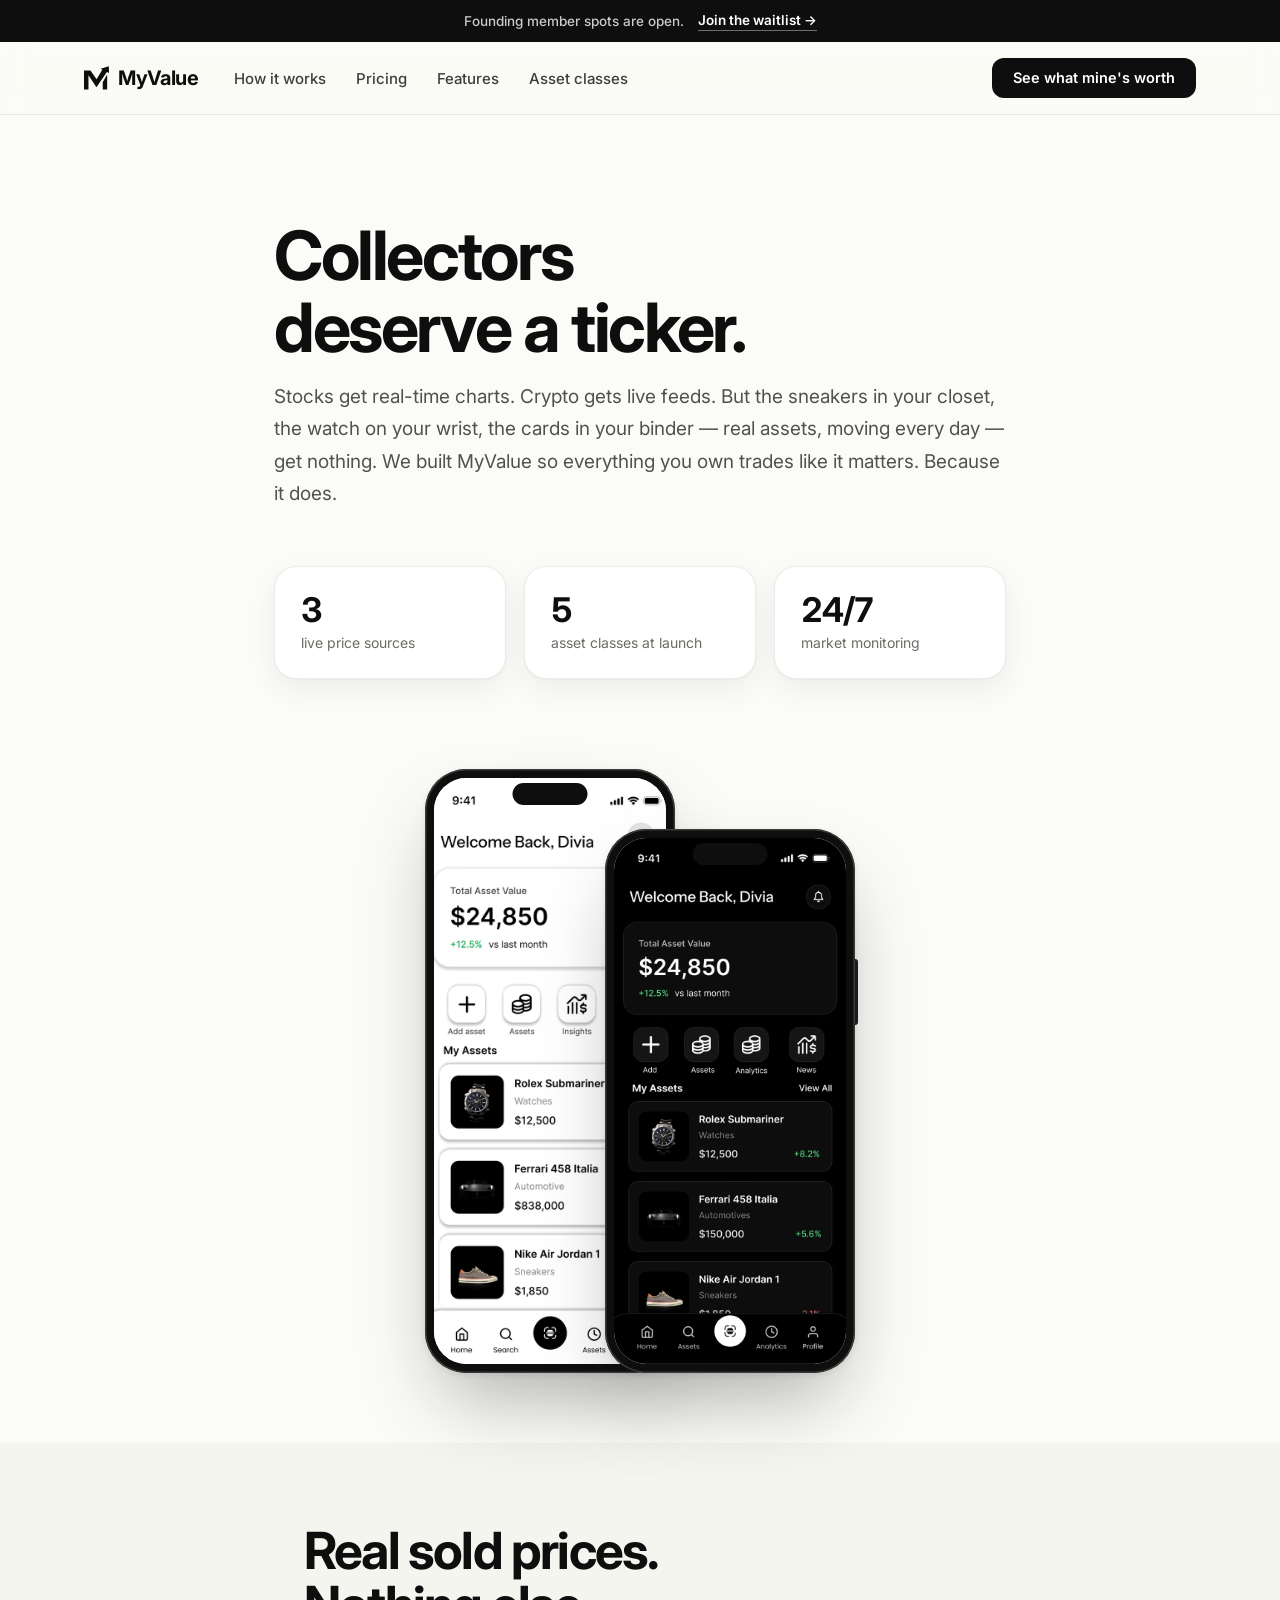
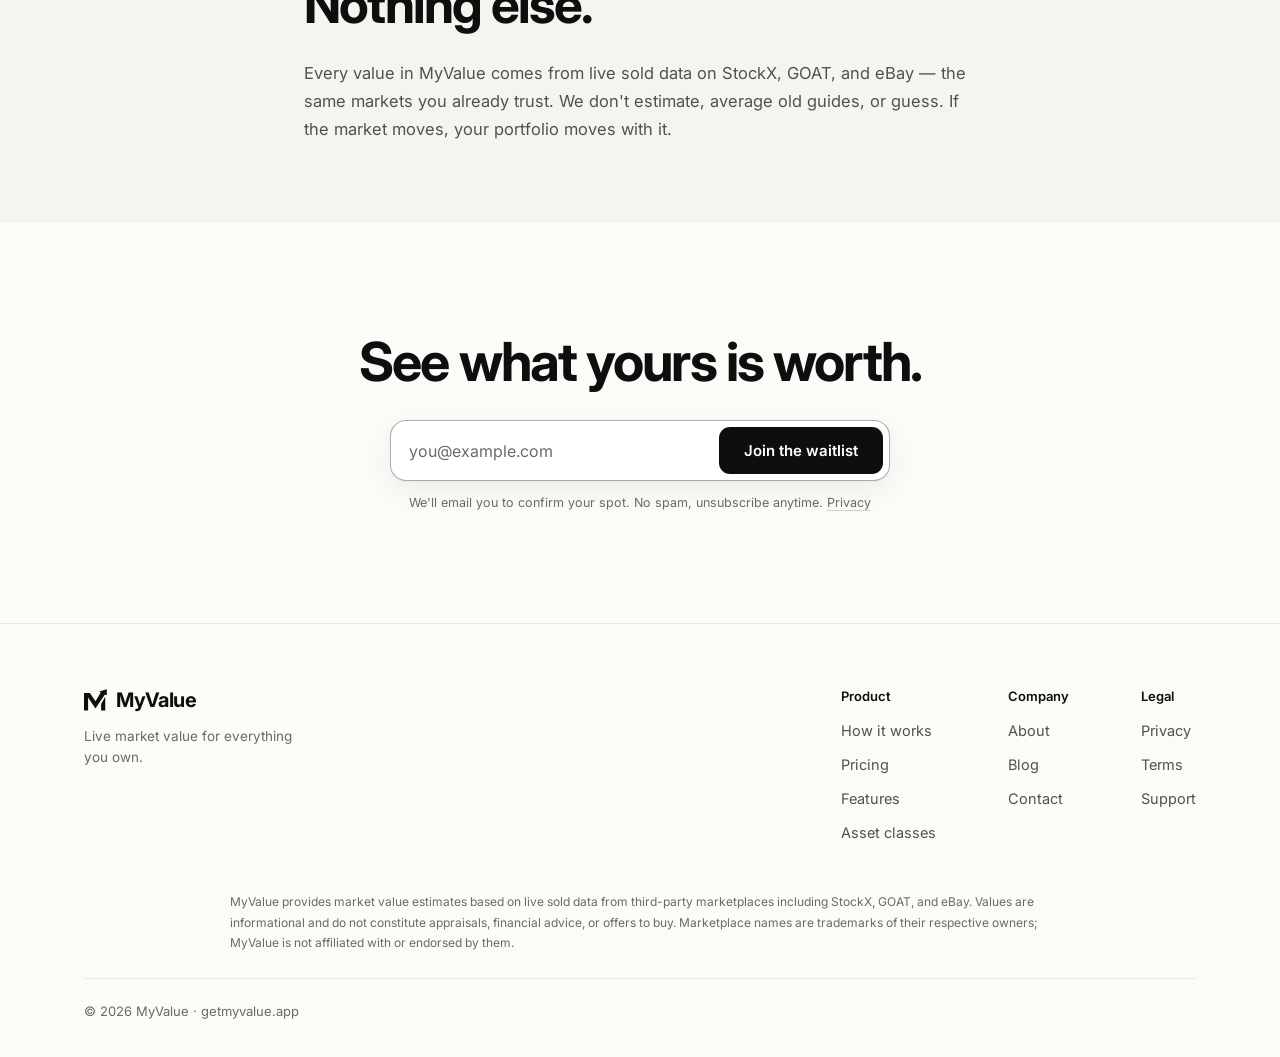
==== commit fca279e2: "Redesign site in Cal AI style with real app mockups - New light theme: warm off-white canvas, white " ====
--- a/about.html
+++ b/about.html
@@ -23,329 +23,8 @@
 <script type="application/ld+json">{"@context":"https://schema.org","@type":"BreadcrumbList","itemListElement":[{"@type":"ListItem","position":1,"name":"Home","item":"https://getmyvalue.app/"},{"@type":"ListItem","position":2,"name":"About","item":"https://getmyvalue.app/about"}]}</script>
 <link rel="preconnect" href="https://fonts.googleapis.com">
 <link rel="preconnect" href="https://fonts.gstatic.com" crossorigin>
-<link href="https://fonts.googleapis.com/css2?family=Newsreader:ital,opsz,wght@0,6..72,600;1,6..72,400&family=Roboto:wght@400;500;700&display=swap" rel="stylesheet">
-<style>
-/* ==========================================================
-   MyValue — monochrome. Flat surfaces, hairline rules,
-   one typeface. Newsreader is reserved for the wordmark and
-   a single italic accent in the homepage headline.
-   ========================================================== */
-:root{
-  --bg:#000000;
-  --surface:#0D0D0D;
-  --surface-2:#161616;
-  --line:rgba(255,255,255,.10);
-  --line-strong:rgba(255,255,255,.20);
-  --text:#FFFFFF;
-  --text-dim:#9C9C9C;
-  --text-faint:#858585; /* 5.6:1 on black — WCAG AA body text */
-  --loss:#8A8A8A;
-  --sans:'Roboto',-apple-system,BlinkMacSystemFont,'Segoe UI',Helvetica,Arial,sans-serif;
-  --serif:'Newsreader',Georgia,'Times New Roman',serif;
-  --r:12px;
-  --r-sm:6px;
-  --max:1120px;
-}
-*{box-sizing:border-box;margin:0;padding:0;}
-html{scroll-behavior:smooth;}
-body{background:var(--bg);color:var(--text);font:400 16px/1.65 var(--sans);-webkit-font-smoothing:antialiased;}
-img{max-width:100%;}
-a{color:inherit;text-decoration:none;}
-:focus-visible{outline:2px solid #FFF;outline-offset:3px;}
-.wrap{max-width:var(--max);margin:0 auto;padding:0 24px;}
-[id]{scroll-margin-top:88px;}
-
-/* ---------- type ---------- */
-h1,h2,h3,h4{font-weight:700;letter-spacing:-.021em;line-height:1.12;}
-.display{font-family:var(--sans);font-weight:700;letter-spacing:-.021em;line-height:1.12;}
-.display em{font-style:normal;}
-.accent,.display em.accent{font-family:var(--serif);font-style:italic;font-weight:400;letter-spacing:-.01em;}
-.num{font-variant-numeric:tabular-nums;}
-.eyebrow{display:block;font:500 11px/1 var(--sans);letter-spacing:.14em;text-transform:uppercase;color:var(--text-faint);margin-bottom:14px;}
-
-/* ---------- buttons ---------- */
-.btn{display:inline-flex;align-items:center;justify-content:center;font:500 15px/1 var(--sans);padding:14px 24px;border-radius:var(--r-sm);border:1px solid transparent;cursor:pointer;transition:background .15s ease,color .15s ease,border-color .15s ease;}
-.btn-primary{background:#FFFFFF;color:#000000;}
-.btn-primary:hover{background:#DDDDDD;}
-.btn-outline{background:transparent;color:var(--text);border-color:var(--line-strong);}
-.btn-outline:hover{border-color:#FFFFFF;}
-.btn-mini{display:inline-block;background:#FFF;color:#000;font:500 13px var(--sans);padding:9px 16px;border-radius:var(--r-sm);margin-top:8px;}
-
-/* ---------- nav ---------- */
-header{position:sticky;top:0;z-index:50;background:var(--bg);border-bottom:1px solid var(--line);}
-.nav{display:flex;align-items:center;gap:32px;height:64px;}
-.nav-links{display:flex;gap:26px;font:400 14.5px var(--sans);color:var(--text-dim);white-space:nowrap;}
-.nav-links a:hover{color:var(--text);}
-.nav .spacer{flex:1;}
-.nav .btn{padding:11px 20px;font-size:14px;font-weight:500;white-space:nowrap;}
-.hamb{display:none;background:none;border:0;color:var(--text);font-size:20px;line-height:1;cursor:pointer;padding:6px;}
-
-/* inline link inside body copy — used by the privacy/trust claims (P1 #6) */
-.ulink{color:var(--text);border-bottom:1px solid var(--line-strong);}
-.ulink:hover{border-bottom-color:#FFFFFF;}
-
-/* aggregate usage stat band (P1 #5) */
-.statband{display:grid;grid-template-columns:repeat(2,1fr);gap:16px;max-width:720px;margin:0 auto 48px;border-top:1px solid var(--line);border-bottom:1px solid var(--line);padding:28px 0;text-align:center;}
-.statband .stat b{display:block;font:500 30px var(--sans);letter-spacing:-.025em;}
-.statband .stat span{display:block;font-size:13px;color:var(--text-faint);margin-top:6px;}
-
-/* reassurance line under the pricing CTAs (P2 #10) */
-.cta-note{font-size:12.5px;line-height:1.5;color:var(--text-faint);margin-top:10px;}
-
-/* ---------- sections ---------- */
-section{padding:84px 0;}
-.sec-head{max-width:620px;margin-bottom:48px;}
-.sec-head h2{font-size:clamp(28px,3.4vw,40px);margin-bottom:12px;}
-.sec-head p{color:var(--text-dim);font-size:16.5px;}
-.center{text-align:center;margin-left:auto;margin-right:auto;}
-.sec-head.center{max-width:780px;}
-
-/* ---------- hero ---------- */
-.hero{padding:104px 0 96px;}
-.hero-grid{display:grid;grid-template-columns:1.05fr .95fr;gap:64px;align-items:center;}
-.hero h1{font-size:clamp(40px,5.2vw,62px);margin-bottom:20px;}
-.hero .sub{color:var(--text-dim);font-size:17.5px;max-width:48ch;margin-bottom:32px;}
-.hero .sub b{color:var(--text);font-weight:500;}
-.hero-cta-row{display:flex;align-items:center;gap:12px;flex-wrap:wrap;}
-.hero-note{font-size:13.5px;color:var(--text-faint);margin-top:20px;}
-
-/* ---------- portfolio panel ---------- */
-.panel{background:var(--surface);border:1px solid var(--line);border-radius:var(--r);padding:24px;}
-.panel-head{display:flex;justify-content:space-between;align-items:center;margin-bottom:12px;}
-.panel-label,.lbl,.ph-label{font:500 11px var(--sans);letter-spacing:.14em;text-transform:uppercase;color:var(--text-faint);}
-.live-dot{font:500 11px var(--sans);letter-spacing:.14em;color:var(--text-faint);}
-.live-dot i{display:none;}
-.panel-total{font:500 40px/1.1 var(--sans);font-variant-numeric:tabular-nums;letter-spacing:-.025em;margin-bottom:6px;}
-.panel-delta{font:400 14px var(--sans);font-variant-numeric:tabular-nums;color:var(--text-dim);}
-.chart{margin:20px 0 12px;}
-.chart svg{display:block;width:100%;height:auto;}
-.chart .line{fill:none;stroke:#FFFFFF;stroke-width:1.75;stroke-linecap:round;}
-.chart .fill{fill:none;}
-.ranges{display:flex;gap:18px;padding-bottom:16px;border-bottom:1px solid var(--line);}
-.ranges span{font:400 12.5px var(--sans);color:var(--text-faint);cursor:pointer;}
-.ranges .on{color:var(--text);}
-.holdings{border-top:1px solid var(--line);margin-top:16px;}
-.hold{display:flex;align-items:center;gap:14px;padding:14px 0;border-bottom:1px solid var(--line);}
-.hold:last-child{border-bottom:0;padding-bottom:0;}
-.hold .meta{flex:1;min-width:0;}
-.hold .name{font:500 14px var(--sans);}
-.hold .src{font:400 12px var(--sans);color:var(--text-faint);}
-.hold .val{font:500 14px var(--sans);font-variant-numeric:tabular-nums;text-align:right;}
-.hold .chg{font:400 12px var(--sans);font-variant-numeric:tabular-nums;text-align:right;color:var(--text-faint);}
-.chg.dn,.tc.dn{color:var(--loss);}
-
-/* ---------- cards, generic ---------- */
-.quote,.qa-item,.cat,.titem,.post,.limitcard,.bigchart,.plan,.ctaband,.featpost,.srcchip,.match,.push,.phone,.field input,.field textarea{
-  background:var(--surface);border:1px solid var(--line);border-radius:var(--r);
-}
-
-/* the promise — plain columns, no boxes */
-.guard{display:grid;grid-template-columns:repeat(4,1fr);gap:36px;border-top:1px solid var(--line);padding-top:36px;}
-.gitem h4{font-size:15px;margin-bottom:8px;}
-.gitem p{color:var(--text-dim);font-size:14px;line-height:1.6;}
-
-/* proof band */
-.proof{background:var(--bg);border-top:1px solid var(--line);}
-.proof-grid{display:grid;grid-template-columns:1fr 1fr;gap:64px;align-items:center;}
-.bigchart{padding:24px;}
-.bigchart .row1{display:flex;justify-content:space-between;align-items:baseline;margin-bottom:8px;}
-.bigchart .pl{font:400 14px var(--sans);font-variant-numeric:tabular-nums;color:var(--text-dim);}
-.legend-line{display:flex;gap:20px;margin-top:14px;font:400 12px var(--sans);color:var(--text-faint);}
-.legend-line i{display:inline-block;width:14px;height:1px;vertical-align:middle;margin-right:6px;}
-.proof-copy h2{font-size:clamp(27px,3.1vw,38px);margin-bottom:14px;}
-.proof-copy p{color:var(--text-dim);font-size:16.5px;max-width:44ch;}
-.proof-copy .gain-word{font-style:normal;color:inherit;}
-
-/* price sources */
-.srcwall{display:flex;justify-content:center;gap:10px;flex-wrap:wrap;}
-.srcchip{padding:14px 24px;font:400 15px var(--sans);color:var(--text-dim);}
-.srcchip.soon{color:var(--text-faint);background:transparent;border-style:dashed;filter:grayscale(1);}
-.srcchip.soon em{font-style:normal;font-size:11px;letter-spacing:.1em;text-transform:uppercase;margin-left:6px;color:var(--text-faint);}
-.cred-line{text-align:center;color:var(--text-faint);font-size:13.5px;margin-top:24px;}
-
-/* quotes */
-.quotes{display:grid;grid-template-columns:repeat(3,1fr);gap:16px;}
-.quote{padding:26px 24px;display:flex;flex-direction:column;gap:18px;}
-.quote p{font-size:15.5px;line-height:1.6;color:var(--text-dim);}
-.quote .who{display:flex;align-items:center;gap:12px;font:500 13px var(--sans);color:var(--text);}
-.quote .avatar{flex:none;width:36px;height:36px;border-radius:50%;background:var(--surface-2);border:1px solid var(--line-strong);display:flex;align-items:center;justify-content:center;font:500 12px var(--sans);color:var(--text-dim);}
-.quote .wmeta{min-width:0;}
-.quote .wname{display:flex;align-items:center;gap:8px;flex-wrap:wrap;}
-.quote .wrole{display:block;font-weight:400;font-size:12.5px;color:var(--text-faint);margin-top:3px;}
-.quote .verified{display:inline-flex;align-items:center;gap:4px;font:400 11px var(--sans);color:var(--text-faint);}
-.quote .verified::before{content:"\2713";font-size:10px;}
-
-/* pricing */
-.bill-toggle{display:inline-flex;border:1px solid var(--line);border-radius:var(--r-sm);overflow:hidden;margin:24px 0 4px;}
-.bill-toggle button{font:400 13.5px var(--sans);color:var(--text-dim);background:none;border:0;padding:11px 20px;cursor:pointer;}
-.bill-toggle button.on{background:#FFF;color:#000;}
-.bill-toggle .save{font-size:11px;opacity:.65;margin-left:6px;}
-.plans{display:grid;grid-template-columns:1fr 1fr;gap:16px;max-width:800px;margin:36px auto 0;align-items:stretch;text-align:left;}
-.plan{padding:32px 28px;display:flex;flex-direction:column;}
-.plan.hot{border-color:var(--line-strong);}
-.plan .pname{font:500 17px var(--sans);}
-.plan .pdesc{color:var(--text-dim);font-size:14px;margin:6px 0 20px;}
-.plan .pprice{font:500 42px var(--sans);font-variant-numeric:tabular-nums;letter-spacing:-.03em;}
-.plan .pprice small{font:400 15px var(--sans);color:var(--text-dim);letter-spacing:0;}
-.plan .psub{font-size:12.5px;line-height:1.55;color:var(--text-faint);margin:8px 0 22px;}
-.plan ul{list-style:none;margin:0 0 26px;display:grid;gap:10px;flex:1;}
-.plan li{font-size:14.5px;color:var(--text-dim);padding-left:18px;position:relative;}
-.plan li::before{content:"";position:absolute;left:0;top:11px;width:7px;height:1px;background:var(--text-dim);}
-.plan li.na{color:var(--text-faint);}
-.plan li.na::before{background:var(--text-faint);}
-.teaser{background:var(--bg);border-top:1px solid var(--line);}
-.teaser-badge{display:inline-block;font:500 11px var(--sans);letter-spacing:.14em;text-transform:uppercase;color:var(--text-faint);margin-bottom:14px;}
-.locknote{text-align:center;color:var(--text-faint);font-size:13.5px;margin-top:24px;}
-.locknote b{color:var(--text);font-weight:500;}
-.anchor-line{font-size:15px;color:var(--text-faint);margin-top:16px;}
-.cmp-table{width:100%;max-width:720px;margin:0 auto;border-collapse:collapse;}
-.cmp-table th,.cmp-table td{padding:16px 18px;border-bottom:1px solid var(--line);font-size:14.5px;text-align:left;color:var(--text-dim);}
-.cmp-table th{font:500 11px var(--sans);letter-spacing:.14em;text-transform:uppercase;color:var(--text-faint);}
-.cmp-table td:nth-child(2),.cmp-table td:nth-child(3),.cmp-table th:nth-child(2),.cmp-table th:nth-child(3){text-align:center;}
-.cmp-table .yes{color:var(--text);}
-.cmp-table .no{color:var(--text-faint);}
-
-/* asset classes */
-.cats{display:grid;grid-template-columns:repeat(3,1fr);gap:16px;align-items:stretch;}
-.cat{padding:26px 24px;display:flex;flex-direction:column;transition:border-color .15s ease;}
-.cat:hover{border-color:var(--line-strong);}
-.cat .ci{display:none;}
-.cat h3{font-size:17px;margin-bottom:8px;}
-.cat p{color:var(--text-dim);font-size:14px;margin-bottom:20px;flex:1;}
-.cat .sample{border-top:1px solid var(--line);padding-top:14px;display:flex;justify-content:space-between;font-size:13px;color:var(--text-faint);}
-.cat .sample b{color:var(--text-dim);font-weight:400;font-variant-numeric:tabular-nums;}
-.trend{display:grid;grid-template-columns:repeat(4,1fr);gap:16px;}
-.titem{padding:20px;}
-.titem .timg{display:none;}
-.titem .tn{font:500 14px var(--sans);margin-bottom:8px;}
-.titem .tp{font:500 20px var(--sans);font-variant-numeric:tabular-nums;letter-spacing:-.02em;}
-.titem .tc{font:400 12.5px var(--sans);font-variant-numeric:tabular-nums;color:var(--text-faint);margin-top:4px;}
-
-/* about */
-.mission{max-width:760px;margin:0 auto;}
-.mission h1{font-size:clamp(34px,4.4vw,52px);margin-bottom:24px;}
-.mission .lead{font-size:18px;line-height:1.7;color:var(--text-dim);}
-.statline{display:flex;gap:64px;flex-wrap:wrap;margin-top:56px;padding-top:36px;border-top:1px solid var(--line);}
-.stat b{display:block;font:500 34px var(--sans);font-variant-numeric:tabular-nums;letter-spacing:-.02em;}
-.stat span{font-size:13.5px;color:var(--text-faint);}
-
-/* blog */
-.featpost{display:grid;grid-template-columns:1.25fr 1fr;gap:40px;align-items:center;padding:36px;margin-bottom:16px;}
-.ptag{font:500 11px var(--sans);letter-spacing:.14em;text-transform:uppercase;color:var(--text-faint);}
-.featpost h2{font-size:26px;line-height:1.25;margin:12px 0;}
-.featpost p{color:var(--text-dim);font-size:15px;margin-bottom:18px;}
-.readmore{font:500 14px var(--sans);border-bottom:1px solid var(--line-strong);padding-bottom:2px;}
-.readmore:hover{border-color:#FFF;}
-.posts{display:grid;grid-template-columns:repeat(3,1fr);gap:16px;}
-.post{display:block;transition:border-color .15s ease;}
-.post:hover{border-color:var(--line-strong);}
-.post .pimg{display:none;}
-.post .pbody{padding:24px;}
-.post h3{font-size:16.5px;line-height:1.35;margin:10px 0;}
-.post .pmeta{font-size:12.5px;color:var(--text-faint);}
-.ctaband{padding:40px;text-align:center;margin-top:48px;}
-.ctaband h2{font-size:clamp(23px,2.8vw,30px);margin-bottom:22px;}
-
-/* contact / legal */
-.form{max-width:520px;margin:0 auto;display:grid;gap:18px;}
-.field label{display:block;font:500 11px var(--sans);letter-spacing:.14em;text-transform:uppercase;color:var(--text-faint);margin-bottom:8px;}
-.field input,.field textarea{width:100%;border-radius:var(--r-sm);padding:13px 15px;color:var(--text);font:400 15px var(--sans);}
-.field input::placeholder,.field textarea::placeholder{color:var(--text-faint);}
-.field input:focus,.field textarea:focus{outline:none;border-color:#FFF;}
-.legal-links{display:flex;gap:26px;justify-content:center;margin-top:36px;font-size:14px;color:var(--text-dim);}
-.legal-links a{border-bottom:1px solid var(--line);padding-bottom:2px;}
-.legal-links a:hover{color:var(--text);border-color:#FFF;}
-
-/* Q&A + FAQ */
-.qa{max-width:720px;margin:0 auto;display:grid;gap:16px;}
-.qa-item{padding:26px 28px;}
-.qa-item h3{font-size:17px;margin-bottom:10px;}
-.qa-item p{color:var(--text-dim);font-size:15px;}
-.faq{max-width:720px;margin:0 auto;border-top:1px solid var(--line);}
-.faq details{border-bottom:1px solid var(--line);}
-.faq summary{cursor:pointer;list-style:none;display:flex;justify-content:space-between;align-items:center;gap:20px;padding:22px 2px;font:500 16px var(--sans);}
-.faq summary::-webkit-details-marker{display:none;}
-.faq summary::after{content:"+";font:400 20px var(--sans);color:var(--text-faint);line-height:1;}
-.faq details[open] summary::after{content:"−";}
-.faq .fa{padding:0 2px 22px;color:var(--text-dim);font-size:15px;max-width:62ch;}
-
-/* page hero / alternating rows */
-.page-hero{padding:88px 0 56px;}
-.page-hero h1{font-size:clamp(34px,4.4vw,54px);margin-bottom:16px;max-width:18ch;}
-.page-hero .sub{color:var(--text-dim);font-size:17px;max-width:58ch;}
-.alt{display:grid;grid-template-columns:1fr 1fr;gap:64px;align-items:center;}
-.alt.flip .media{order:2;}
-.alt h2{font-size:clamp(24px,2.8vw,34px);margin-bottom:14px;}
-.alt p{color:var(--text-dim);font-size:16px;max-width:44ch;}
-
-/* device mocks */
-.phone{width:min(300px,100%);margin:0 auto;padding:16px;}
-.phone .screen{background:var(--bg);border:1px solid var(--line);border-radius:8px;padding:20px 18px;min-height:320px;}
-.ph-label{margin-bottom:14px;display:block;}
-.viewfinder{height:150px;border-radius:8px;border:1px solid var(--line);background:var(--surface-2);display:flex;align-items:center;justify-content:center;}
-.viewfinder span{font-size:12.5px;color:var(--text-faint);}
-.match{border-radius:var(--r-sm);padding:12px 14px;display:flex;justify-content:space-between;align-items:center;gap:12px;margin-top:10px;}
-.match .nm{font:400 13px var(--sans);}
-.match .pr{font:500 13px var(--sans);font-variant-numeric:tabular-nums;}
-.push{border-radius:var(--r-sm);padding:13px 14px;display:flex;gap:12px;align-items:flex-start;margin-bottom:10px;}
-.push .app-ico{width:28px;height:28px;border-radius:var(--r-sm);background:#FFF;color:#000;display:flex;align-items:center;justify-content:center;font:500 11px var(--sans);flex-shrink:0;}
-.push .pt{font:500 12.5px var(--sans);}
-.push .pb{font:400 12px var(--sans);color:var(--text-dim);}
-.push .tm{margin-left:auto;font-size:11px;color:var(--text-faint);}
-.limitcard{padding:22px 20px;text-align:center;}
-.slots{display:flex;gap:6px;justify-content:center;margin:16px 0;}
-.slots i{width:22px;height:22px;border-radius:4px;background:#FFF;}
-.slots i.empty{background:transparent;border:1px solid var(--line-strong);}
-
-/* final CTA */
-.final{padding:104px 0;text-align:center;border-top:1px solid var(--line);}
-.final h2{font-size:clamp(28px,3.6vw,42px);max-width:20ch;margin:0 auto 28px;}
-.invert{background:#FFFFFF;color:#000000;padding:104px 0;text-align:center;}
-.invert h2{font-size:clamp(30px,3.8vw,44px);margin-bottom:14px;}
-.invert p{color:#555555;font-size:17px;margin-bottom:30px;}
-.invert .btn-primary{background:#000;color:#FFF;}
-.invert .btn-primary:hover{background:#333;}
-
-/* footer */
-footer{background:var(--bg);border-top:1px solid var(--line);padding:56px 0 36px;}
-.foot-grid{display:flex;justify-content:space-between;gap:48px;flex-wrap:wrap;}
-.foot-links{display:flex;gap:64px;flex-wrap:wrap;}
-.fcol{display:flex;flex-direction:column;gap:10px;font-size:14px;color:var(--text-dim);}
-.fcol b{color:var(--text-faint);font:500 11px var(--sans);letter-spacing:.14em;text-transform:uppercase;margin-bottom:4px;}
-.fcol a:hover{color:var(--text);}
-.fineprint{color:var(--text-faint);font-size:11.5px;line-height:1.7;max-width:800px;margin:44px auto 0;}
-.foot-base{margin-top:24px;padding-top:22px;border-top:1px solid var(--line);display:flex;justify-content:space-between;gap:16px;flex-wrap:wrap;font-size:12.5px;color:var(--text-faint);}
-
-/* reveal class kept inert — no scroll animation */
-.rv{opacity:1;transform:none;}
-
-/* ---------- responsive ---------- */
-@media (max-width:960px){
-  .hero-grid,.proof-grid,.alt,.featpost{grid-template-columns:1fr;gap:40px;}
-  .alt.flip .media{order:0;}
-  .quotes,.posts,.plans{grid-template-columns:1fr;}
-  .cats,.trend,.guard{grid-template-columns:1fr 1fr;}
-  .nav{gap:16px;}
-  .nav .btn{display:none;}
-  .hamb{display:block;}
-  .nav-links{position:absolute;top:64px;left:0;right:0;display:none;flex-direction:column;gap:0;background:var(--bg);border-bottom:1px solid var(--line);padding:8px 24px 20px;}
-  .nav-links.open{display:flex;}
-  .nav-links a{padding:13px 0;border-bottom:1px solid var(--line);font-size:16px;}
-  .nav-links a:last-child{border-bottom:0;}
-  .hero{padding:64px 0 72px;}
-  section{padding:72px 0;}
-  .panel-total{font-size:34px;}
-  .statline{gap:36px;}
-}
-@media (max-width:560px){
-  .cats,.trend,.guard{grid-template-columns:1fr;}
-  .featpost,.ctaband{padding:28px 22px;}
-  .foot-links{gap:32px;}
-}
-@media (prefers-reduced-motion:reduce){
-  *,*::before,*::after{animation:none!important;transition:none!important;}
-}
-</style>
+<link href="https://fonts.googleapis.com/css2?family=Inter:wght@400;500;600;700;800&family=Newsreader:ital,opsz,wght@1,6..72,400&display=swap" rel="stylesheet">
+<link rel="stylesheet" href="assets/base.css">
 <link rel="stylesheet" href="assets/site.css">
 </head>
 <body>
@@ -368,6 +47,14 @@
       <div class="stat rv"><b class="num">5</b><span>asset classes at launch</span></div>
       <div class="stat rv"><b class="num">24/7</b><span>market monitoring</span></div>
     </div>
+  </div>
+</section>
+
+
+<section style="padding-top:0;padding-bottom:40px">
+  <div class="wrap media-stack" aria-hidden="true">
+    <figure class="device" style="--w:250px"><img src="assets/app/home-light.webp" alt="" width="640" height="1400" loading="lazy"></figure>
+    <figure class="device" style="--w:250px"><img src="assets/app/home-dark.webp" alt="" width="640" height="1400" loading="lazy"></figure>
   </div>
 </section>
 
--- a/assets/base.css
+++ b/assets/base.css
@@ -0,0 +1,308 @@
+/* ==========================================================
+   MyValue — base theme (shared by every page).
+   Light, warm off-white canvas; white rounded cards with soft
+   shadows; black pill CTAs; green/red only for market moves.
+   Inter for everything, with a single Newsreader italic accent.
+   ========================================================== */
+:root{
+  --bg:#FBFBF7;
+  --bg-alt:#F4F5EF;
+  --surface:#FFFFFF;
+  --surface-2:#F3F3EE;
+  --line:rgba(17,17,17,.08);
+  --line-strong:rgba(17,17,17,.18);
+  --text:#0E0E0E;
+  --text-dim:#52524C;   /* 7.6:1 on --bg */
+  --text-faint:#6B6B65; /* 5.2:1 on --bg — AA body text */
+  --ink:#0E0E0E;
+  --up:#15803D;         /* 5.0:1 on white */
+  --up-bright:#22C55E;  /* chart strokes only */
+  --loss:#DC2626;
+  --sans:'Inter',-apple-system,BlinkMacSystemFont,'Segoe UI',Helvetica,Arial,sans-serif;
+  --serif:'Newsreader',Georgia,'Times New Roman',serif;
+  --r:22px;
+  --r-sm:12px;
+  --max:1160px;
+  --shadow:0 1px 2px rgba(17,17,17,.04),0 10px 30px rgba(17,17,17,.06);
+  --shadow-lg:0 2px 6px rgba(17,17,17,.06),0 30px 60px rgba(17,17,17,.12);
+}
+*{box-sizing:border-box;margin:0;padding:0;}
+html{scroll-behavior:smooth;}
+body{background:var(--bg);color:var(--text);font:400 16px/1.6 var(--sans);-webkit-font-smoothing:antialiased;text-rendering:optimizeLegibility;}
+img{max-width:100%;}
+a{color:inherit;text-decoration:none;}
+:focus-visible{outline:2px solid var(--ink);outline-offset:3px;}
+.wrap{max-width:var(--max);margin:0 auto;padding:0 24px;}
+[id]{scroll-margin-top:96px;}
+
+/* ---------- type ---------- */
+h1,h2,h3,h4{font-weight:700;letter-spacing:-.03em;line-height:1.08;text-wrap:balance;}
+.display{font-family:var(--sans);font-weight:700;letter-spacing:-.035em;line-height:1.06;}
+.display em{font-style:normal;}
+.accent,.display em.accent{font-family:var(--serif);font-style:italic;font-weight:400;letter-spacing:-.01em;}
+.num{font-variant-numeric:tabular-nums;}
+.eyebrow{display:block;font:600 12px/1 var(--sans);letter-spacing:.12em;text-transform:uppercase;color:var(--loss);margin-bottom:16px;}
+.up{color:var(--up);}
+.dn{color:var(--loss);}
+
+/* ---------- buttons ---------- */
+.btn{display:inline-flex;align-items:center;justify-content:center;gap:8px;font:600 15px/1 var(--sans);padding:15px 24px;border-radius:var(--r-sm);border:1px solid transparent;cursor:pointer;transition:background .15s ease,color .15s ease,border-color .15s ease,transform .15s ease;}
+.btn:active{transform:translateY(1px);}
+.btn-primary{background:var(--ink);color:#FFFFFF;}
+.btn-primary:hover{background:#2A2A2A;}
+.btn-outline{background:var(--surface);color:var(--text);border-color:var(--line-strong);}
+.btn-outline:hover{border-color:var(--ink);}
+.btn-mini{display:inline-block;background:var(--ink);color:#FFF;font:600 13px var(--sans);padding:9px 16px;border-radius:var(--r-sm);margin-top:8px;}
+
+/* ---------- nav ---------- */
+header{position:sticky;top:0;z-index:50;background:rgba(251,251,247,.82);-webkit-backdrop-filter:saturate(1.6) blur(14px);backdrop-filter:saturate(1.6) blur(14px);border-bottom:1px solid var(--line);}
+.nav{display:flex;align-items:center;gap:36px;height:72px;}
+.nav-links{display:flex;gap:30px;font:500 15px var(--sans);color:var(--text);white-space:nowrap;}
+.nav-links a{opacity:.8;}
+.nav-links a:hover{opacity:1;}
+.nav .spacer{flex:1;}
+.nav .btn{padding:12px 20px;font-size:14.5px;white-space:nowrap;}
+.hamb{display:none;background:none;border:0;color:var(--text);font-size:22px;line-height:1;cursor:pointer;padding:6px;}
+
+/* inline link inside body copy */
+.ulink{color:var(--text);border-bottom:1px solid var(--line-strong);font-weight:500;}
+.ulink:hover{border-bottom-color:var(--ink);}
+
+/* aggregate usage stat band (parked until real numbers exist) */
+.statband{display:grid;grid-template-columns:repeat(2,1fr);gap:16px;max-width:720px;margin:0 auto 48px;padding:28px 0;text-align:center;}
+.statband .stat b{display:block;font:700 30px var(--sans);letter-spacing:-.03em;}
+.statband .stat span{display:block;font-size:13px;color:var(--text-faint);margin-top:6px;}
+
+.cta-note{font-size:13px;line-height:1.5;color:var(--text-faint);margin-top:12px;}
+
+/* ---------- sections ---------- */
+section{padding:96px 0;}
+.sec-head{max-width:640px;margin-bottom:52px;}
+.sec-head h2{font-size:clamp(32px,4vw,52px);margin-bottom:14px;}
+.sec-head p{color:var(--text-dim);font-size:18px;}
+.center{text-align:center;margin-left:auto;margin-right:auto;}
+.sec-head.center{max-width:820px;}
+
+/* ---------- cards, generic ---------- */
+.quote,.qa-item,.cat,.titem,.post,.limitcard,.bigchart,.plan,.ctaband,.featpost,.srcchip,.match,.push,.phone,.field input,.field textarea{
+  background:var(--surface);border:1px solid var(--line);border-radius:var(--r);box-shadow:var(--shadow);
+}
+
+/* the promise */
+.guard{display:grid;grid-template-columns:repeat(4,1fr);gap:18px;}
+.gitem{background:var(--surface);border:1px solid var(--line);border-radius:var(--r);box-shadow:var(--shadow);padding:26px 24px;}
+.gitem h4{font-size:17px;margin-bottom:8px;letter-spacing:-.02em;}
+.gitem p{color:var(--text-dim);font-size:14.5px;line-height:1.6;}
+
+/* proof band */
+.proof{background:var(--bg-alt);}
+.proof-grid{display:grid;grid-template-columns:1fr 1fr;gap:64px;align-items:center;}
+.bigchart{padding:26px;}
+.bigchart .row1{display:flex;justify-content:space-between;align-items:baseline;margin-bottom:8px;}
+.bigchart .pl{font:600 14px var(--sans);font-variant-numeric:tabular-nums;color:var(--up);}
+.panel-total{font:700 40px/1.1 var(--sans);font-variant-numeric:tabular-nums;letter-spacing:-.035em;margin-bottom:6px;}
+.lbl,.ph-label{font:600 11px var(--sans);letter-spacing:.12em;text-transform:uppercase;color:var(--text-faint);}
+.legend-line{display:flex;gap:20px;margin-top:14px;font:400 12.5px var(--sans);color:var(--text-faint);}
+.legend-line i{display:inline-block;width:14px;height:2px;border-radius:1px;vertical-align:middle;margin-right:6px;}
+.proof-copy h2{font-size:clamp(30px,3.4vw,44px);margin-bottom:16px;}
+.proof-copy p{color:var(--text-dim);font-size:18px;max-width:44ch;}
+.proof-copy .gain-word{font-style:normal;color:inherit;}
+.ranges{display:flex;gap:18px;}
+
+/* price sources */
+.srcwall{display:flex;justify-content:center;gap:10px;flex-wrap:wrap;}
+.srcchip{padding:14px 24px;font:600 15px var(--sans);color:var(--text);}
+.srcchip.soon{color:var(--text-faint);background:transparent;border-style:dashed;box-shadow:none;font-weight:500;}
+.srcchip.soon em{font-style:normal;font-size:11px;letter-spacing:.1em;text-transform:uppercase;margin-left:6px;color:var(--text-faint);}
+.cred-line{text-align:center;color:var(--text-faint);font-size:14px;margin-top:24px;}
+
+/* quotes */
+.quotes{display:grid;grid-template-columns:repeat(3,1fr);gap:16px;}
+.quote{padding:26px 24px;display:flex;flex-direction:column;gap:18px;}
+.quote p{font-size:15.5px;line-height:1.6;color:var(--text-dim);}
+.quote .who{display:flex;align-items:center;gap:12px;font:600 14px var(--sans);color:var(--text);}
+.quote .avatar{flex:none;width:36px;height:36px;border-radius:50%;background:var(--surface-2);display:flex;align-items:center;justify-content:center;font:600 12px var(--sans);color:var(--text-dim);}
+.quote .wrole{display:block;font-weight:400;font-size:12.5px;color:var(--text-faint);margin-top:3px;}
+
+/* pricing */
+.bill-toggle{display:inline-flex;background:var(--surface-2);border-radius:999px;padding:4px;margin:24px 0 4px;}
+.bill-toggle button{font:500 14px var(--sans);color:var(--text-dim);background:none;border:0;padding:10px 20px;border-radius:999px;cursor:pointer;}
+.bill-toggle button.on{background:var(--surface);color:var(--text);box-shadow:0 1px 3px rgba(0,0,0,.1);}
+.bill-toggle .save{font-size:11px;color:var(--up);font-weight:600;margin-left:6px;}
+.plans{display:grid;grid-template-columns:1fr 1fr;gap:18px;max-width:820px;margin:36px auto 0;align-items:stretch;text-align:left;}
+.plan{padding:34px 30px;display:flex;flex-direction:column;}
+.plan.hot{background:var(--ink);color:#FFF;border-color:var(--ink);box-shadow:var(--shadow-lg);}
+.plan .pname{font:700 18px var(--sans);}
+.plan .pdesc{color:var(--text-dim);font-size:14.5px;margin:6px 0 22px;}
+.plan .pprice{font:700 46px var(--sans);font-variant-numeric:tabular-nums;letter-spacing:-.04em;}
+.plan .pprice small{font:500 15px var(--sans);color:var(--text-dim);letter-spacing:0;}
+.plan .psub{font-size:13px;line-height:1.55;color:var(--text-faint);margin:8px 0 22px;}
+.plan ul{list-style:none;margin:0 0 28px;display:grid;gap:11px;flex:1;align-content:start;}
+.plan li{font-size:15px;color:var(--text);padding-left:26px;position:relative;}
+.plan li::before{content:"✓";position:absolute;left:0;top:0;font-weight:700;color:var(--up);}
+.plan li.na{color:var(--text-faint);}
+.plan li.na::before{content:"–";color:var(--text-faint);}
+.plan.hot .pdesc,.plan.hot .pprice small,.plan.hot .psub,.plan.hot .cta-note{color:rgba(255,255,255,.7);}
+.plan.hot li,.plan.hot li b{color:#FFF!important;}
+.plan.hot li::before{color:var(--up-bright);}
+.plan.hot .btn-primary{background:#FFF;color:var(--ink);}
+.plan.hot .btn-primary:hover{background:#E8E8E8;}
+.plan.hot .teaser-badge{color:var(--up-bright);}
+.teaser{background:var(--bg-alt);}
+.teaser-badge{display:inline-block;font:600 11px var(--sans);letter-spacing:.12em;text-transform:uppercase;color:var(--up);margin-bottom:14px;}
+.locknote{text-align:center;color:var(--text-faint);font-size:14px;margin-top:24px;}
+.locknote b{color:var(--text);font-weight:600;}
+.anchor-line{font-size:16px;color:var(--text-dim);margin-top:18px;}
+.cmp-table{width:100%;max-width:760px;margin:0 auto;border-collapse:separate;border-spacing:0;background:var(--surface);border:1px solid var(--line);border-radius:var(--r);box-shadow:var(--shadow);overflow:hidden;}
+.cmp-table th,.cmp-table td{padding:18px 22px;border-bottom:1px solid var(--line);font-size:15px;text-align:left;color:var(--text-dim);}
+.cmp-table tr:last-child td{border-bottom:0;}
+.cmp-table th{font:600 11px var(--sans);letter-spacing:.12em;text-transform:uppercase;color:var(--text-faint);background:var(--surface-2);}
+.cmp-table td:nth-child(2),.cmp-table td:nth-child(3),.cmp-table th:nth-child(2),.cmp-table th:nth-child(3){text-align:center;}
+.cmp-table td:nth-child(3){background:rgba(21,128,61,.04);}
+.cmp-table .yes{color:var(--text);font-weight:600;}
+.cmp-table .no{color:var(--text-faint);}
+
+/* asset classes */
+.cats{display:grid;grid-template-columns:repeat(3,1fr);gap:18px;align-items:stretch;}
+.cat{padding:28px 26px;display:flex;flex-direction:column;transition:transform .2s ease,box-shadow .2s ease;}
+.cat:hover{transform:translateY(-3px);box-shadow:var(--shadow-lg);}
+.cat .ci{display:none;}
+.cat h3{font-size:19px;margin-bottom:8px;letter-spacing:-.02em;}
+.cat p{color:var(--text-dim);font-size:14.5px;margin-bottom:20px;flex:1;}
+.cat .sample{border-top:1px solid var(--line);padding-top:14px;display:flex;justify-content:space-between;font-size:13.5px;color:var(--text-faint);}
+.cat .sample b{color:var(--text);font-weight:600;font-variant-numeric:tabular-nums;}
+.trend{display:grid;grid-template-columns:repeat(4,1fr);gap:16px;}
+.titem{padding:22px;}
+.titem .timg{display:none;}
+.titem .tn{font:600 14.5px var(--sans);margin-bottom:8px;}
+.titem .tp{font:700 22px var(--sans);font-variant-numeric:tabular-nums;letter-spacing:-.03em;}
+.titem .tc{font:500 13px var(--sans);font-variant-numeric:tabular-nums;color:var(--up);margin-top:4px;}
+.titem .tc.dn{color:var(--loss);}
+
+/* about */
+.mission{max-width:780px;margin:0 auto;}
+.mission h1{font-size:clamp(38px,5vw,64px);margin-bottom:24px;}
+.mission .lead{font-size:19px;line-height:1.7;color:var(--text-dim);}
+.statline{display:flex;gap:18px;flex-wrap:wrap;margin-top:56px;}
+.statline .stat{background:var(--surface);border:1px solid var(--line);border-radius:var(--r);box-shadow:var(--shadow);padding:22px 26px;flex:1;min-width:160px;}
+.stat b{display:block;font:700 34px var(--sans);font-variant-numeric:tabular-nums;letter-spacing:-.035em;}
+.stat span{font-size:14px;color:var(--text-faint);}
+
+/* blog */
+.featpost{display:grid;grid-template-columns:1.25fr 1fr;gap:40px;align-items:center;padding:38px;margin-bottom:18px;}
+.ptag{font:600 11px var(--sans);letter-spacing:.12em;text-transform:uppercase;color:var(--text-faint);}
+.featpost h2{font-size:28px;line-height:1.2;margin:12px 0;}
+.featpost p{color:var(--text-dim);font-size:15.5px;margin-bottom:18px;}
+.readmore{font:600 14px var(--sans);border-bottom:1px solid var(--line-strong);padding-bottom:2px;}
+.readmore:hover{border-color:var(--ink);}
+.posts{display:grid;grid-template-columns:repeat(3,1fr);gap:18px;}
+.post{display:block;transition:transform .2s ease,box-shadow .2s ease;}
+.post:hover{transform:translateY(-3px);box-shadow:var(--shadow-lg);}
+.post .pimg{display:none;}
+.post .pbody{padding:26px;}
+.post h3{font-size:18px;line-height:1.3;margin:10px 0;letter-spacing:-.02em;}
+.post .pmeta{font-size:13px;color:var(--text-faint);}
+.ctaband{padding:48px;text-align:center;margin-top:56px;background:var(--ink);color:#FFF;border-color:var(--ink);}
+.ctaband h2{font-size:clamp(26px,3vw,36px);margin-bottom:24px;}
+
+/* contact / legal */
+.form{max-width:540px;margin:0 auto;display:grid;gap:18px;background:var(--surface);border:1px solid var(--line);border-radius:var(--r);box-shadow:var(--shadow);padding:30px;}
+.field label{display:block;font:600 12px var(--sans);letter-spacing:.08em;text-transform:uppercase;color:var(--text-faint);margin-bottom:8px;}
+.field input,.field textarea{width:100%;border-radius:var(--r-sm);padding:14px 15px;color:var(--text);font:400 15px var(--sans);background:var(--bg);box-shadow:none;border-color:var(--line-strong);}
+.field input::placeholder,.field textarea::placeholder{color:var(--text-faint);}
+.field input:focus,.field textarea:focus{outline:none;border-color:var(--ink);}
+.legal-links{display:flex;gap:26px;justify-content:center;flex-wrap:wrap;margin-top:36px;font-size:14px;color:var(--text-dim);}
+.legal-links a{border-bottom:1px solid var(--line-strong);padding-bottom:2px;}
+.legal-links a:hover{color:var(--text);border-color:var(--ink);}
+
+/* Q&A + FAQ */
+.qa{max-width:760px;margin:0 auto;display:grid;gap:16px;}
+.qa-item{padding:28px 30px;}
+.qa-item h3{font-size:19px;margin-bottom:10px;}
+.qa-item p{color:var(--text-dim);font-size:15.5px;}
+.faq{max-width:780px;margin:0 auto;display:grid;gap:12px;}
+.faq details{background:var(--surface);border:1px solid var(--line);border-radius:18px;box-shadow:var(--shadow);}
+.faq summary{cursor:pointer;list-style:none;display:flex;justify-content:space-between;align-items:center;gap:20px;padding:22px 26px;font:600 16.5px var(--sans);letter-spacing:-.01em;}
+.faq summary::-webkit-details-marker{display:none;}
+.faq summary::after{content:"+";flex:none;width:30px;height:30px;border-radius:50%;background:var(--surface-2);display:flex;align-items:center;justify-content:center;font:400 20px/1 var(--sans);color:var(--text);}
+.faq details[open] summary::after{content:"−";background:var(--ink);color:#FFF;}
+.faq .fa{padding:0 26px 24px;color:var(--text-dim);font-size:15.5px;max-width:66ch;}
+
+/* page hero / alternating rows */
+.page-hero{padding:104px 0 64px;}
+.page-hero h1{font-size:clamp(40px,5.4vw,68px);margin-bottom:18px;max-width:16ch;}
+.page-hero .sub{color:var(--text-dim);font-size:19px;max-width:58ch;}
+.alt{display:grid;grid-template-columns:1fr 1fr;gap:72px;align-items:center;}
+.alt.flip .media{order:2;}
+.alt h2{font-size:clamp(28px,3.2vw,42px);margin-bottom:16px;}
+.alt p{color:var(--text-dim);font-size:17.5px;max-width:44ch;}
+
+/* device mocks (legacy card-style mocks on sub-pages) */
+.phone{width:min(300px,100%);margin:0 auto;padding:16px;}
+.phone .screen{background:var(--bg);border:1px solid var(--line);border-radius:14px;padding:20px 18px;min-height:320px;}
+.ph-label{margin-bottom:14px;display:block;}
+.viewfinder{height:150px;border-radius:12px;border:1px solid var(--line);background:var(--surface-2);display:flex;align-items:center;justify-content:center;}
+.viewfinder span{font-size:12.5px;color:var(--text-faint);}
+.match{border-radius:var(--r-sm);padding:12px 14px;display:flex;justify-content:space-between;align-items:center;gap:12px;margin-top:10px;box-shadow:none;}
+.match .nm{font:500 13px var(--sans);}
+.match .pr{font:600 13px var(--sans);font-variant-numeric:tabular-nums;}
+.push{border-radius:18px;padding:14px 16px;display:flex;gap:12px;align-items:flex-start;margin-bottom:12px;}
+.push .app-ico{width:32px;height:32px;border-radius:9px;background:var(--ink);color:#FFF;display:flex;align-items:center;justify-content:center;font:700 11px var(--sans);flex-shrink:0;}
+.push .pt{font:600 13.5px var(--sans);}
+.push .pb{font:400 13px var(--sans);color:var(--text-dim);}
+.push .tm{margin-left:auto;font-size:11.5px;color:var(--text-faint);}
+.limitcard{padding:26px 22px;text-align:center;}
+.slots{display:flex;gap:6px;justify-content:center;margin:16px 0;}
+.slots i{width:24px;height:24px;border-radius:6px;background:var(--ink);}
+.slots i.empty{background:transparent;border:1.5px dashed var(--ink)!important;}
+
+/* final CTA */
+.final{padding:112px 0;text-align:center;}
+.final h2{font-size:clamp(32px,4.2vw,54px);max-width:18ch;margin:0 auto 30px;}
+.invert{background:var(--ink);color:#FFFFFF;padding:112px 0;text-align:center;}
+.invert h2{font-size:clamp(34px,4.4vw,56px);margin-bottom:14px;}
+.invert p{color:rgba(255,255,255,.72);font-size:18px;margin-bottom:30px;}
+.invert .btn-primary{background:#FFF;color:var(--ink);}
+.invert .btn-primary:hover{background:#E8E8E8;}
+
+/* footer */
+footer{background:var(--bg);border-top:1px solid var(--line);padding:64px 0 36px;}
+.foot-grid{display:flex;justify-content:space-between;gap:48px;flex-wrap:wrap;}
+.foot-links{display:flex;gap:72px;flex-wrap:wrap;}
+.fcol{display:flex;flex-direction:column;gap:11px;font-size:14.5px;color:var(--text-dim);}
+.fcol b{color:var(--text);font:600 13px var(--sans);margin-bottom:4px;}
+.fcol a:hover{color:var(--text);}
+.fineprint{color:var(--text-faint);font-size:12px;line-height:1.7;max-width:820px;margin:48px auto 0;}
+.foot-base{margin-top:24px;padding-top:22px;border-top:1px solid var(--line);display:flex;justify-content:space-between;gap:16px;flex-wrap:wrap;font-size:13px;color:var(--text-faint);}
+
+/* reveal on scroll (site.js adds .in; content stays visible without JS) */
+.rv{opacity:1;transform:none;}
+.js .rv{opacity:0;transform:translateY(18px);transition:opacity .6s ease,transform .6s ease;}
+.js .rv.in{opacity:1;transform:none;}
+
+/* ---------- responsive ---------- */
+@media (max-width:960px){
+  .proof-grid,.alt,.featpost{grid-template-columns:1fr;gap:44px;}
+  .alt.flip .media{order:0;}
+  .quotes,.posts,.plans{grid-template-columns:1fr;}
+  .cats,.trend,.guard{grid-template-columns:1fr 1fr;}
+  .nav{gap:16px;height:64px;}
+  .nav .btn{display:none;}
+  .hamb{display:block;}
+  .nav-links{position:absolute;top:64px;left:0;right:0;display:none;flex-direction:column;gap:0;background:var(--bg);border-bottom:1px solid var(--line);padding:8px 24px 20px;}
+  .nav-links.open{display:flex;}
+  .nav-links a{padding:14px 0;border-bottom:1px solid var(--line);font-size:17px;opacity:1;}
+  .nav-links a:last-child{border-bottom:0;}
+  section{padding:76px 0;}
+  .page-hero{padding:72px 0 48px;}
+}
+@media (max-width:560px){
+  .cats,.trend,.guard{grid-template-columns:1fr;}
+  .featpost,.ctaband{padding:30px 22px;}
+  .foot-links{gap:36px;}
+  .cmp-table th,.cmp-table td{padding:14px 12px;font-size:13.5px;}
+}
+@media (prefers-reduced-motion:reduce){
+  *,*::before,*::after{animation:none!important;transition:none!important;}
+  .js .rv{opacity:1;transform:none;}
+}
--- a/assets/site.css
+++ b/assets/site.css
@@ -1,73 +1,82 @@
 /* ==========================================================
-   MyValue — shared components (loaded after each page's inline
-   stylesheet). Waitlist engine, announcement bar, app handoff,
-   logo, legal pages, interactive chart.
+   MyValue — shared components (loaded after assets/base.css).
+   Logo, device frames, waitlist engine, announcement bar,
+   app handoff, legal pages, interactive chart.
    ========================================================== */
 :root{
-  --field-line:rgba(255,255,255,.42); /* 3:1+ against the black base (WCAG 1.4.11) */
-  --down:#FF5A4F;                      /* red-on-loss, used only by the portfolio chart */
+  --field-line:rgba(17,17,17,.34); /* 3:1+ against the light base (WCAG 1.4.11) */
+  --down:var(--loss);
 }
 
 /* ---------- logo ---------- */
-.logo{font:700 19px var(--sans);letter-spacing:-.02em;display:flex;align-items:center;gap:9px;white-space:nowrap;color:var(--text);}
-.logo-mark{display:block;width:auto;height:22px;fill:currentColor;flex:none;}
-footer .logo-mark{height:20px;}
+.logo{font:700 20px var(--sans);letter-spacing:-.03em;display:flex;align-items:center;gap:9px;white-space:nowrap;color:var(--text);}
+.logo-mark{display:block;width:auto;height:24px;fill:currentColor;flex:none;}
+footer .logo-mark{height:22px;}
 
 /* ---------- utilities ---------- */
 .sr-only{position:absolute!important;width:1px;height:1px;padding:0;margin:-1px;overflow:hidden;clip:rect(0,0,0,0);white-space:nowrap;border:0;}
 .hp{position:absolute!important;left:-9999px!important;width:1px;height:1px;opacity:0;}
 [hidden]{display:none!important;}
 
+/* ---------- device frame (iPhone-style mockup) ----------
+   <figure class="device" style="--w:280px"><img src="assets/app/…webp" alt="…"></figure> */
+.device{--w:280px;position:relative;flex:none;width:var(--w);aspect-ratio:640/1392;margin:0;padding:calc(var(--w)*.035);border-radius:calc(var(--w)*.165);background:#0E0E0E;box-shadow:inset 0 0 0 1.5px #3A3A3A,0 2px 6px rgba(0,0,0,.08),0 40px 80px -20px rgba(17,17,17,.35);}
+.device img{display:block;width:100%;height:100%;object-fit:cover;object-position:top center;border-radius:calc(var(--w)*.13);background:#FFF;}
+.device::before{content:"";position:absolute;top:calc(var(--w)*.058);left:50%;width:calc(var(--w)*.3);height:calc(var(--w)*.085);transform:translateX(-50%);border-radius:999px;background:#0E0E0E;z-index:2;}
+.device::after{content:"";position:absolute;right:calc(var(--w)*-.012);top:24%;width:calc(var(--w)*.012);height:12%;border-radius:0 3px 3px 0;background:#1C1C1C;}
+.device.tilt-l{transform:rotate(-6deg);}
+.device.tilt-r{transform:rotate(5deg);}
+.device .swap{position:absolute;top:calc(var(--w)*.035);left:calc(var(--w)*.035);width:calc(100% - var(--w)*.07);height:calc(100% - var(--w)*.07);opacity:0;transition:opacity .45s ease;}
+.device .swap.on{opacity:1;}
+
 /* ---------- announcement bar / waitlist progress ---------- */
-.announce{border-bottom:1px solid var(--line);background:var(--bg);font:400 13px/1.4 var(--sans);color:var(--text-dim);}
-.announce .wrap{display:flex;align-items:center;justify-content:center;gap:14px;min-height:40px;padding-top:8px;padding-bottom:8px;flex-wrap:wrap;text-align:center;}
-.announce b{color:var(--text);font-weight:500;}
-.announce a{color:var(--text);border-bottom:1px solid var(--line-strong);white-space:nowrap;}
+.announce{background:var(--ink);color:rgba(255,255,255,.78);font:500 13.5px/1.4 var(--sans);}
+.announce .wrap{display:flex;align-items:center;justify-content:center;gap:14px;min-height:42px;padding-top:8px;padding-bottom:8px;flex-wrap:wrap;text-align:center;}
+.announce b{color:#FFF;font-weight:700;}
+.announce a{color:#FFF;font-weight:600;border-bottom:1px solid rgba(255,255,255,.4);white-space:nowrap;}
 .announce a:hover{border-bottom-color:#FFF;}
-.meter{display:inline-block;width:120px;height:4px;border-radius:2px;background:var(--surface-2);overflow:hidden;vertical-align:middle;}
-.meter i{display:block;height:100%;width:0;background:#FFF;border-radius:2px;transition:width .6s ease;}
+.meter{display:inline-block;width:140px;height:6px;border-radius:3px;background:rgba(255,255,255,.18);overflow:hidden;vertical-align:middle;}
+.meter i{display:block;height:100%;width:0;background:var(--up-bright);border-radius:3px;transition:width .8s ease;}
 
 /* ---------- waitlist form ---------- */
-.wl{max-width:480px;}
+.wl{max-width:500px;}
 .center .wl,.wl.center,.final .wl,.invert .wl,.ctaband .wl{margin-left:auto;margin-right:auto;}
-.wl-form{display:flex;gap:8px;}
-.wl-form input[type=email]{flex:1;min-width:0;background:var(--surface);border:1px solid var(--field-line);border-radius:var(--r-sm);padding:13px 15px;color:var(--text);font:400 15px var(--sans);}
+.wl-form{display:flex;gap:8px;background:var(--surface);border:1px solid var(--field-line);border-radius:16px;padding:6px;box-shadow:var(--shadow);}
+.wl-form:focus-within{border-color:var(--ink);}
+.wl-form input[type=email]{flex:1;min-width:0;background:transparent;border:0;padding:12px 12px;color:var(--text);font:400 16px var(--sans);}
 .wl-form input[type=email]::placeholder{color:var(--text-faint);}
-.wl-form input[type=email]:focus{outline:2px solid #FFF;outline-offset:1px;border-color:#FFF;}
-.wl-form .btn{white-space:nowrap;}
+.wl-form input[type=email]:focus{outline:none;}
+.wl-form .btn{white-space:nowrap;border-radius:11px;}
 .wl-form .btn[disabled]{opacity:.6;cursor:progress;}
-.wl-legal{font-size:12.5px;line-height:1.55;color:var(--text-faint);margin-top:10px;}
+.wl-legal{font-size:12.5px;line-height:1.55;color:var(--text-faint);margin-top:12px;}
 .wl-legal a{border-bottom:1px solid var(--line-strong);}
-.wl-msg{font-size:13.5px;margin-top:10px;color:var(--text);min-height:0;}
+.wl-msg{font-size:14px;margin-top:10px;color:var(--text);font-weight:500;}
 .wl-msg:empty{display:none;}
-.wl-msg.err{color:var(--down);}
-.hero .wl{margin-top:4px;}
-.hero-proof{font-size:13.5px;color:var(--text-dim);margin-top:14px;}
-.hero-proof b{color:var(--text);font-weight:500;}
+.wl-msg.err{color:var(--loss);}
 
-/* inverted (white) closing band */
-.invert .wl-form input[type=email]{background:#FFF;color:#000;border-color:rgba(0,0,0,.45);}
-.invert .wl-form input[type=email]::placeholder{color:#6B6B6B;}
-.invert .wl-form input[type=email]:focus{outline-color:#000;border-color:#000;}
-.invert .wl-legal,.invert .wl-legal a{color:#555;}
-.invert p.wl-legal{font-size:12.5px;margin-bottom:0;}
-.invert p.wl-msg{font-size:13.5px;margin-bottom:0;}
-.invert .wl-done p{font-size:14.5px;margin-bottom:0;}
-.invert .wl-legal a{border-bottom-color:rgba(0,0,0,.3);}
-.invert .wl-msg{color:#000;}
-.invert .wl-done{background:#F4F4F4;border-color:rgba(0,0,0,.12);color:#000;}
-.invert .wl-done p,.invert .wl-done .small{color:#444;}
-.invert .wl-done input{background:#FFF;color:#000;border-color:rgba(0,0,0,.3);}
-.invert .wl-done .btn-outline{color:#000;border-color:rgba(0,0,0,.3);}
-.invert .store-note{color:#555;}
+/* dark bands (closing CTA, blog CTA) */
+.invert .wl-form,.ctaband .wl-form{background:rgba(255,255,255,.08);border-color:rgba(255,255,255,.3);box-shadow:none;}
+.invert .wl-form:focus-within,.ctaband .wl-form:focus-within{border-color:#FFF;}
+.invert .wl-form input[type=email],.ctaband .wl-form input[type=email]{color:#FFF;}
+.invert .wl-form input[type=email]::placeholder,.ctaband .wl-form input[type=email]::placeholder{color:rgba(255,255,255,.6);}
+.ctaband .btn-primary{background:#FFF;color:var(--ink);}
+.invert p.wl-legal,.ctaband .wl-legal,.invert .wl-legal a,.ctaband .wl-legal a{color:rgba(255,255,255,.62);font-size:12.5px;margin-bottom:0;}
+.invert .wl-legal a,.ctaband .wl-legal a{border-bottom-color:rgba(255,255,255,.3);}
+.invert p.wl-msg,.ctaband .wl-msg{color:#FFF;font-size:14px;margin-bottom:0;}
+.invert .wl-done,.ctaband .wl-done{background:#1A1A1A;border-color:rgba(255,255,255,.14);color:#FFF;box-shadow:none;}
+.invert .wl-done p,.ctaband .wl-done p,.invert .wl-done .small{color:rgba(255,255,255,.7);font-size:14.5px;margin-bottom:0;}
+.invert .wl-done .pos span{color:rgba(255,255,255,.7);}
+.invert .wl-done input,.ctaband .wl-done input{background:#0E0E0E;color:#FFF;border-color:rgba(255,255,255,.3);}
+.invert .wl-done .btn-outline,.ctaband .wl-done .btn-outline{background:transparent;color:#FFF;border-color:rgba(255,255,255,.3);}
+.invert .store-note{color:rgba(255,255,255,.72);}
 
 /* thank-you / referral panel */
-.wl-done{background:var(--surface);border:1px solid var(--line-strong);border-radius:var(--r);padding:22px 22px 20px;text-align:left;}
-.wl-done h3{font-size:18px;margin-bottom:6px;}
-.wl-done .pos{font:500 34px/1.1 var(--sans);letter-spacing:-.025em;font-variant-numeric:tabular-nums;margin:4px 0 8px;}
-.wl-done .pos span{font:400 15px var(--sans);letter-spacing:0;color:var(--text-dim);}
+.wl-done{background:var(--surface);border:1px solid var(--line);border-radius:var(--r);padding:24px;text-align:left;box-shadow:var(--shadow-lg);}
+.wl-done h3{font-size:19px;margin-bottom:6px;}
+.wl-done .pos{font:800 40px/1.1 var(--sans);letter-spacing:-.04em;font-variant-numeric:tabular-nums;margin:4px 0 8px;}
+.wl-done .pos span{font:500 15px var(--sans);letter-spacing:0;color:var(--text-dim);}
 .wl-done p{color:var(--text-dim);font-size:14.5px;}
-.wl-done .small{font-size:12.5px;color:var(--text-faint);margin-top:10px;}
+.wl-done .small{font-size:12.5px;color:var(--text-faint);margin-top:12px;}
 .ref-row{display:flex;gap:8px;margin-top:14px;}
 .ref-row input{flex:1;min-width:0;background:var(--bg);border:1px solid var(--field-line);border-radius:var(--r-sm);padding:11px 12px;color:var(--text);font:400 13.5px var(--sans);}
 .share-row{display:flex;gap:8px;flex-wrap:wrap;margin-top:10px;}
@@ -76,99 +85,100 @@
 /* ---------- live mode: app handoff ---------- */
 .store-cta{display:flex;align-items:center;gap:22px;flex-wrap:wrap;}
 .center .store-cta,.final .store-cta,.invert .store-cta,.ctaband .store-cta{justify-content:center;}
-.store-badge{display:inline-flex;align-items:center;gap:10px;background:#FFF;color:#000;border-radius:10px;padding:10px 18px;font:500 15px/1.15 var(--sans);}
-.store-badge small{display:block;font-size:11px;font-weight:400;}
-.store-badge img{display:block;height:48px;width:auto;}
+.store-badge{display:inline-flex;align-items:center;gap:10px;background:var(--ink);color:#FFF;border-radius:12px;padding:11px 20px;font:600 17px/1.1 var(--sans);letter-spacing:-.01em;}
+.store-badge small{display:block;font-size:11px;font-weight:500;letter-spacing:0;}
+.store-badge img{display:block;height:52px;width:auto;}
 .store-badge.img{background:none;padding:0;}
-.invert .store-badge{background:#000;color:#FFF;}
-.qr{background:#FFF;padding:10px;border-radius:10px;line-height:0;flex:none;}
-.qr svg,.qr img{width:120px;height:120px;display:block;}
-.store-side{min-width:220px;flex:1;max-width:340px;text-align:left;}
-.store-note{font-size:13.5px;color:var(--text-dim);margin-bottom:10px;}
-.store-side .wl-form input[type=email]{padding:11px 13px;font-size:14px;}
+.invert .store-badge,.ctaband .store-badge{background:#FFF;color:var(--ink);}
+.qr{background:#FFF;padding:12px;border-radius:16px;line-height:0;flex:none;border:1px solid var(--line);box-shadow:var(--shadow);}
+.qr svg,.qr img{width:124px;height:124px;display:block;}
+.store-side{min-width:220px;flex:1;max-width:360px;text-align:left;}
+.store-note{font-size:14px;color:var(--text-dim);margin-bottom:10px;}
+.store-side .wl-form input[type=email]{padding:10px;font-size:14.5px;}
 .store-side .wl-form .btn{padding:11px 16px;font-size:14px;}
 
 /* fallback smart banner (non-Safari mobile browsers) */
-.smartbar{position:fixed;left:0;right:0;bottom:0;z-index:60;display:flex;align-items:center;gap:12px;padding:12px 16px calc(12px + env(safe-area-inset-bottom));background:var(--surface);border-top:1px solid var(--line-strong);font:400 13.5px/1.3 var(--sans);}
-.smartbar .ico{width:40px;height:40px;border-radius:9px;background:#FFF;color:#000;display:flex;align-items:center;justify-content:center;flex:none;}
-.smartbar .ico svg{height:20px;fill:#000;}
+.smartbar{position:fixed;left:0;right:0;bottom:0;z-index:60;display:flex;align-items:center;gap:12px;padding:12px 16px calc(12px + env(safe-area-inset-bottom));background:var(--surface);border-top:1px solid var(--line);box-shadow:0 -8px 30px rgba(0,0,0,.08);font:400 13.5px/1.3 var(--sans);}
+.smartbar .ico{width:42px;height:42px;border-radius:10px;background:var(--ink);color:#FFF;display:flex;align-items:center;justify-content:center;flex:none;}
+.smartbar .ico svg{height:20px;fill:#FFF;}
 .smartbar .txt{flex:1;min-width:0;}
-.smartbar .txt b{display:block;font-weight:500;}
+.smartbar .txt b{display:block;font-weight:600;}
 .smartbar .txt span{color:var(--text-faint);font-size:12px;}
-.smartbar .btn{padding:9px 16px;font-size:13.5px;}
-.smartbar .x{background:none;border:0;color:var(--text-dim);font-size:20px;line-height:1;padding:4px;cursor:pointer;}
+.smartbar .btn{padding:10px 18px;font-size:13.5px;border-radius:999px;}
+.smartbar .x{background:none;border:0;color:var(--text-dim);font-size:22px;line-height:1;padding:4px;cursor:pointer;}
 
 /* ---------- toast ---------- */
-.toast{position:fixed;left:50%;bottom:24px;transform:translateX(-50%);z-index:70;max-width:min(520px,calc(100% - 32px));background:#FFF;color:#000;border-radius:var(--r-sm);padding:12px 18px;font:500 14px/1.45 var(--sans);box-shadow:0 8px 30px rgba(0,0,0,.5);}
-
-/* ---------- homepage: how it works ---------- */
-.hiw{display:grid;grid-template-columns:repeat(3,1fr);gap:16px;}
-.hiw-step{background:var(--surface);border:1px solid var(--line);border-radius:var(--r);padding:26px 24px;}
-.hiw-step .n{font:500 11px var(--sans);letter-spacing:.14em;text-transform:uppercase;color:var(--text-faint);display:block;margin-bottom:14px;}
-.hiw-step h3{font-size:17px;margin-bottom:8px;}
-.hiw-step p{color:var(--text-dim);font-size:14.5px;}
-.hiw-more{text-align:center;margin-top:28px;font-size:14.5px;}
-
-/* ---------- homepage: founder note (stands in for testimonials) ---------- */
-.founder{max-width:720px;margin:0 auto;text-align:center;}
-.founder blockquote{font-size:clamp(18px,2.1vw,21px);line-height:1.6;color:var(--text-dim);}
-.founder .by{font-size:13.5px;color:var(--text-faint);margin-top:18px;}
-.founder .by b{color:var(--text);font-weight:500;}
+.toast{position:fixed;left:50%;bottom:24px;transform:translateX(-50%);z-index:70;max-width:min(520px,calc(100% - 32px));background:var(--ink);color:#FFF;border-radius:14px;padding:13px 18px;font:500 14px/1.45 var(--sans);box-shadow:0 12px 40px rgba(0,0,0,.25);}
 
 /* ---------- interactive portfolio chart ---------- */
-.bigchart .ranges{border-bottom:0;padding-bottom:0;margin-top:6px;}
-.bigchart .ranges button{font:400 12.5px var(--sans);color:var(--text-faint);background:none;border:0;padding:6px 2px;cursor:pointer;}
-.bigchart .ranges button[aria-pressed=true]{color:var(--text);box-shadow:inset 0 -1px 0 #FFF;}
+.bigchart .ranges{margin-top:8px;gap:6px;}
+.bigchart .ranges button{font:600 12.5px var(--sans);color:var(--text-faint);background:none;border:0;padding:7px 12px;border-radius:999px;cursor:pointer;}
+.bigchart .ranges button[aria-pressed=true]{color:#FFF;background:var(--up);}
+.bigchart.is-down .ranges button[aria-pressed=true]{background:var(--loss);}
 .pchart{position:relative;touch-action:pan-y;cursor:crosshair;margin:18px 0 10px;}
-.pchart svg{display:block;width:100%;height:190px;overflow:visible;}
-.pchart .pl-line{fill:none;stroke:#FFF;stroke-width:1.75;stroke-linecap:round;stroke-linejoin:round;vector-effect:non-scaling-stroke;}
-.pchart .pl-base{fill:none;stroke:#FFF;stroke-width:1;stroke-dasharray:3 4;opacity:.45;vector-effect:non-scaling-stroke;}
+.pchart svg{display:block;width:100%;height:200px;overflow:visible;}
+.pchart .pl-line{fill:none;stroke:var(--up-bright);stroke-width:2.5;stroke-linecap:round;stroke-linejoin:round;vector-effect:non-scaling-stroke;}
+.pchart .pl-base{fill:none;stroke:var(--text);stroke-width:1;stroke-dasharray:3 4;opacity:.35;vector-effect:non-scaling-stroke;}
 .pchart .pl-cursor{stroke:var(--line-strong);stroke-width:1;vector-effect:non-scaling-stroke;}
-.pchart .pl-dot{position:absolute;width:9px;height:9px;margin:-4.5px 0 0 -4.5px;border-radius:50%;background:#FFF;pointer-events:none;}
-.bigchart.is-down .pl-line{stroke:var(--down);}
-.bigchart.is-down .pl-dot{background:var(--down);}
-.bigchart.is-down .pl{color:var(--down);}
-.bigchart .when{font-size:12.5px;color:var(--text-faint);min-height:1.2em;}
-.pchart:focus-visible{outline:2px solid #FFF;outline-offset:6px;border-radius:4px;}
+.pchart .pl-dot{position:absolute;width:12px;height:12px;margin:-6px 0 0 -6px;border-radius:50%;background:var(--up-bright);box-shadow:0 0 0 5px rgba(34,197,94,.2);pointer-events:none;}
+.bigchart.is-down .pl-line{stroke:var(--loss);}
+.bigchart.is-down .pl-dot{background:var(--loss);box-shadow:0 0 0 5px rgba(220,38,38,.18);}
+.bigchart.is-down .pl{color:var(--loss);}
+.bigchart .when{font-size:13px;color:var(--text-faint);min-height:1.2em;}
+.pchart:focus-visible{outline:2px solid var(--ink);outline-offset:6px;border-radius:6px;}
 
 /* ---------- legal / support pages ---------- */
-.policy{max-width:760px;border-top:1px solid var(--line);padding-top:32px;}
-.policy h2{font-size:22px;margin:40px 0 12px;}
-.policy h3{font-size:17px;margin:34px 0 12px;}
+.policy{max-width:780px;background:var(--surface);border:1px solid var(--line);border-radius:var(--r);box-shadow:var(--shadow);padding:40px 44px;}
+.policy h2{font-size:24px;margin:40px 0 12px;}
+.policy h3{font-size:19px;margin:36px 0 12px;letter-spacing:-.02em;}
 .policy h2:first-child,.policy h3:first-child{margin-top:0;}
-.policy p{color:var(--text-dim);font-size:15.5px;line-height:1.7;margin-bottom:12px;}
+.policy p{color:var(--text-dim);font-size:16px;line-height:1.7;margin-bottom:12px;}
 .policy ul{margin:0 0 14px 20px;display:grid;gap:8px;}
-.policy li{color:var(--text-dim);font-size:15.5px;line-height:1.65;}
-.policy li b,.policy p b{color:var(--text);font-weight:500;}
+.policy li{color:var(--text-dim);font-size:16px;line-height:1.65;}
+.policy li b,.policy p b{color:var(--text);font-weight:600;}
 .policy a{color:var(--text);border-bottom:1px solid var(--line-strong);}
-.policy a:hover{border-bottom-color:#FFF;}
-.policy .updated{font-size:13px;color:var(--text-faint);}
+.policy a:hover{border-bottom-color:var(--ink);}
+.policy .updated{font-size:13px;color:var(--text-faint);margin-top:28px;}
 .policy-note{font-size:13px!important;color:var(--text-faint)!important;margin-top:28px;}
-.support-grid{display:grid;grid-template-columns:repeat(3,1fr);gap:16px;margin-bottom:56px;}
-.support-card{background:var(--surface);border:1px solid var(--line);border-radius:var(--r);padding:24px;}
-.support-card h3{font-size:16px;margin-bottom:8px;}
-.support-card p{color:var(--text-dim);font-size:14.5px;}
+.support-grid{display:grid;grid-template-columns:repeat(3,1fr);gap:18px;margin-bottom:56px;}
+.support-card{background:var(--surface);border:1px solid var(--line);border-radius:var(--r);box-shadow:var(--shadow);padding:26px;}
+.support-card h3{font-size:18px;margin-bottom:8px;letter-spacing:-.02em;}
+.support-card p{color:var(--text-dim);font-size:15px;}
 .support-card a{color:var(--text);border-bottom:1px solid var(--line-strong);}
-.form-msg{font-size:14px;text-align:center;}
-.form-msg.err{color:var(--down);}
+.form-msg{font-size:14px;text-align:center;font-weight:500;}
+.form-msg:empty{display:none;}
+.form-msg.err{color:var(--loss);}
+
+/* ---------- sub-page device media ---------- */
+.media .device{margin:0 auto;}
+.media-stack{position:relative;display:flex;justify-content:center;padding:10px 0 30px;}
+.media-stack .device:nth-child(2){margin-left:-70px;margin-top:60px;}
 
 /* ---------- link-in-bio landing ---------- */
-.solo{min-height:calc(100vh - 41px);display:flex;align-items:center;padding:56px 0;}
-.solo .wrap{max-width:560px;text-align:center;}
-.solo .logo{justify-content:center;margin-bottom:48px;}
-.solo h1{font-size:clamp(36px,8vw,52px);margin-bottom:18px;}
-.solo .sub{color:var(--text-dim);font-size:17px;margin:0 auto 28px;max-width:40ch;}
-.solo .sub b{color:var(--text);font-weight:500;}
+.solo{min-height:calc(100vh - 42px);display:flex;align-items:center;padding:56px 0;}
+.solo .wrap{max-width:600px;text-align:center;}
+.solo .logo{justify-content:center;margin-bottom:40px;}
+.solo h1{font-size:clamp(40px,9vw,60px);margin-bottom:18px;}
+.solo .sub{color:var(--text-dim);font-size:18px;margin:0 auto 28px;max-width:40ch;}
+.solo .sub b{color:var(--text);font-weight:600;}
 .solo .wl{margin:0 auto;}
-.solo .links{margin-top:40px;font-size:13.5px;color:var(--text-faint);display:flex;gap:18px;justify-content:center;flex-wrap:wrap;}
+.solo .devices{display:flex;justify-content:center;margin:0 auto 36px;}
+.solo .devices .device:nth-child(2){margin-left:-40px;margin-top:30px;}
+.solo .links{margin-top:40px;font-size:14px;color:var(--text-faint);display:flex;gap:18px;justify-content:center;flex-wrap:wrap;}
 .solo .links a:hover{color:var(--text);}
+.proof-pill{display:inline-flex;align-items:center;gap:10px;background:var(--surface);border:1px solid var(--line);border-radius:999px;padding:6px 16px 6px 6px;box-shadow:var(--shadow);font:500 14px var(--sans);color:var(--text);}
+.proof-pill .faces{display:flex;}
+.proof-pill .faces img{width:30px;height:30px;border-radius:50%;border:2px solid var(--surface);object-fit:cover;background:#000;}
+.proof-pill .faces img+img{margin-left:-9px;}
+.proof-pill b{font-weight:700;}
 
 /* ---------- responsive ---------- */
 @media (max-width:960px){
-  .hiw,.support-grid{grid-template-columns:1fr;}
+  .support-grid{grid-template-columns:1fr;}
+  .policy{padding:28px 22px;}
 }
 @media (max-width:560px){
-  .wl-form{flex-direction:column;}
+  .wl-form{flex-direction:column;padding:6px;}
   .wl-form .btn{width:100%;}
   .announce .meter{display:none;}
   .store-cta{flex-direction:column;align-items:flex-start;}
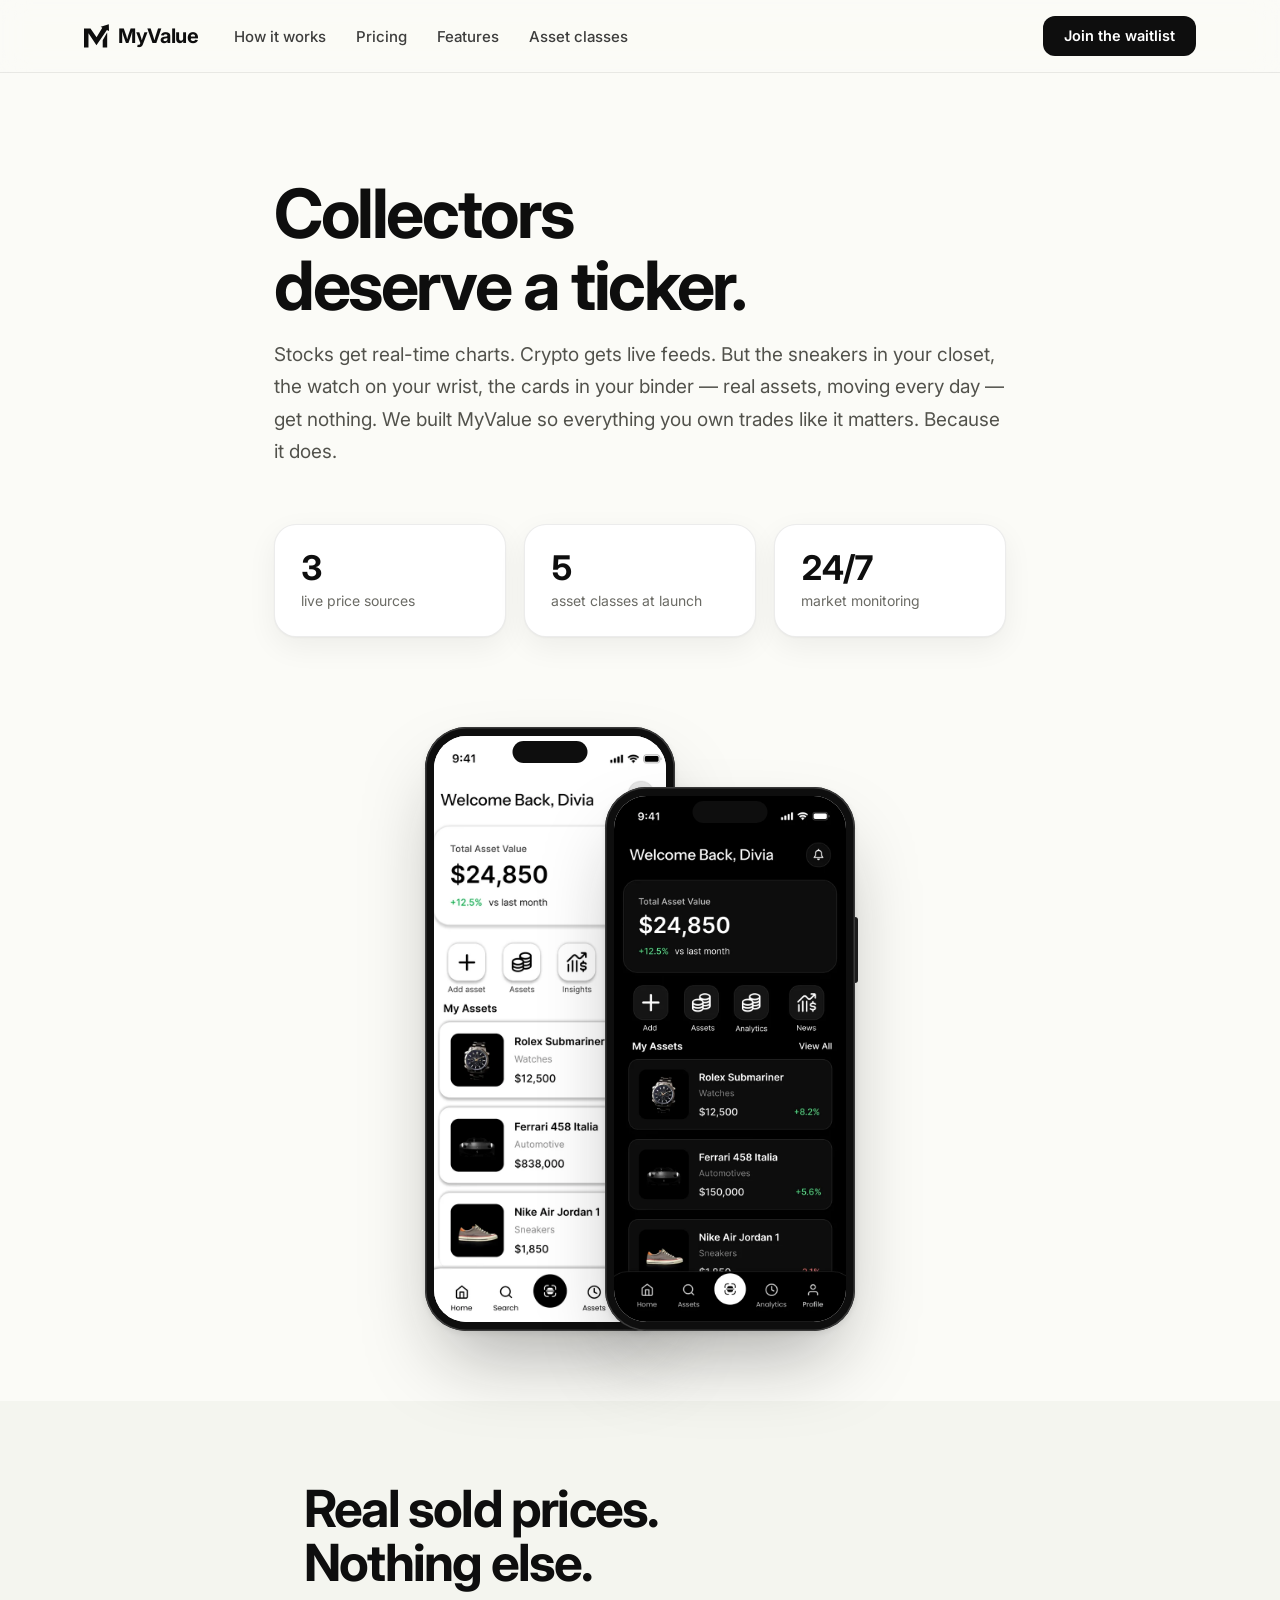
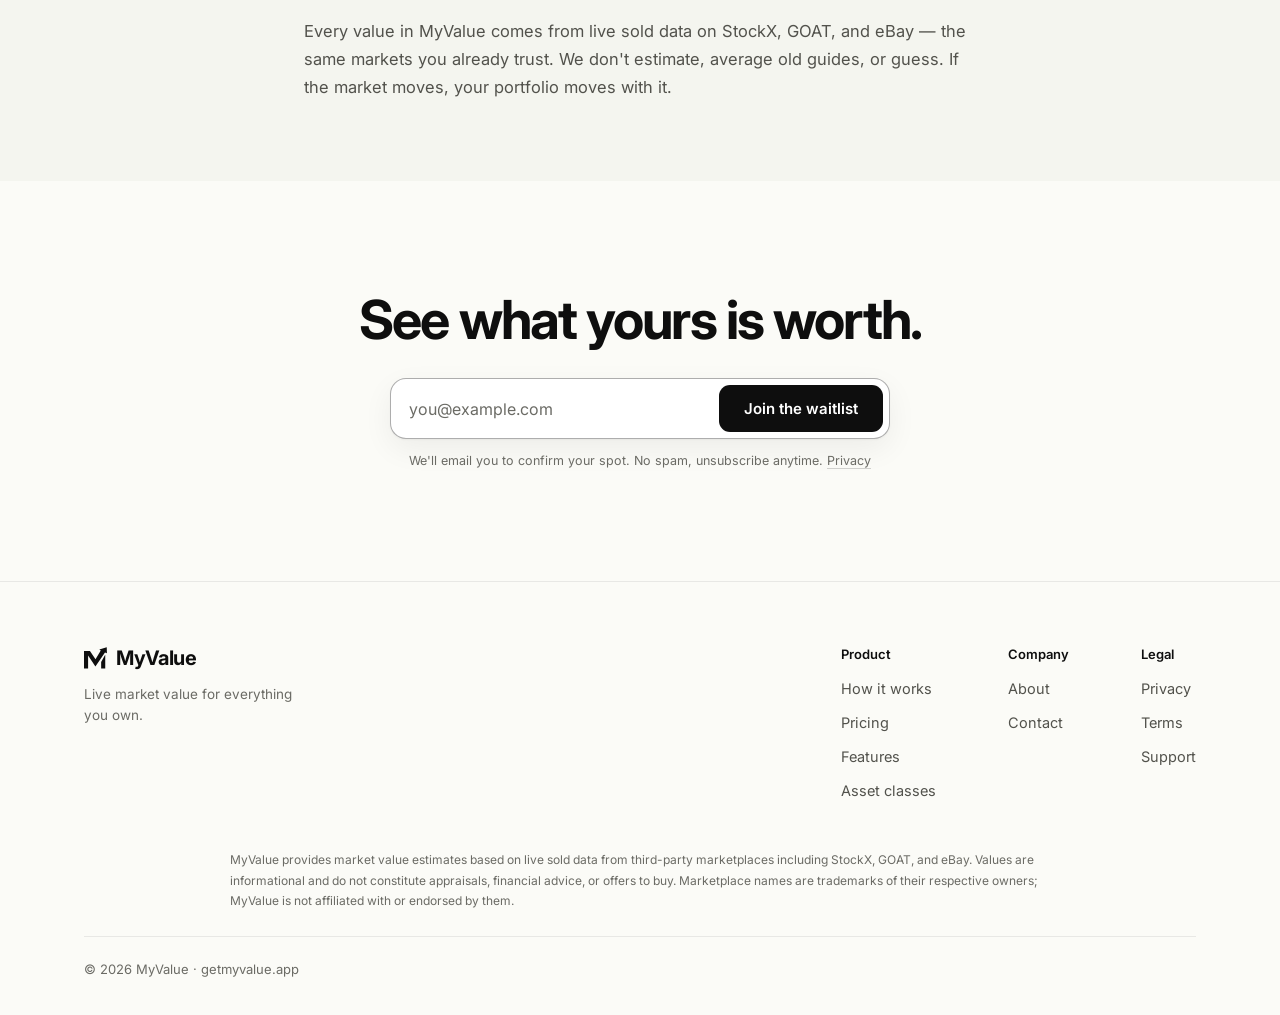
==== commit 65ffbacd: "Apply developer fix brief (27 Sept): unblocked P0-P3 items P0-1  Framer route redirects; noindex on " ====
--- a/about.html
+++ b/about.html
@@ -4,7 +4,6 @@
 <meta charset="UTF-8"><meta name="viewport" content="width=device-width, initial-scale=1.0, viewport-fit=cover">
 <title>About MyValue — Collectors Deserve a Ticker</title>
 <meta name="description" content="Stocks get real-time charts. Your collection gets nothing. MyValue gives everything you own a live market price from real sold data — because it's a real asset.">
-<meta name="keywords" content="about MyValue, collection tracking company, live resale prices">
 <meta name="robots" content="index, follow, max-image-preview:large, max-snippet:-1">
 <link rel="canonical" href="https://getmyvalue.app/about">
 <link rel="icon" href="favicon.svg" type="image/svg+xml">
@@ -12,10 +11,10 @@
 <link rel="apple-touch-icon" href="apple-touch-icon.png">
 <meta property="og:type" content="website"><meta property="og:site_name" content="MyValue">
 <meta property="og:title" content="About MyValue — Collectors Deserve a Ticker"><meta property="og:description" content="Stocks get real-time charts. Your collection gets nothing. MyValue gives everything you own a live market price from real sold data — because it's a real asset.">
-<meta property="og:url" content="https://getmyvalue.app/about"><meta property="og:image" content="https://getmyvalue.app/og-image.png">
+<meta property="og:url" content="https://getmyvalue.app/about"><meta property="og:image" content="https://myvalue-nine.vercel.app/og-image.png">
 <meta property="og:image:width" content="1200"><meta property="og:image:height" content="630">
 <meta name="twitter:card" content="summary_large_image"><meta name="twitter:title" content="About MyValue — Collectors Deserve a Ticker">
-<meta name="twitter:description" content="Stocks get real-time charts. Your collection gets nothing. MyValue gives everything you own a live market price from real sold data — because it's a real asset."><meta name="twitter:image" content="https://getmyvalue.app/og-image.png">
+<meta name="twitter:description" content="Stocks get real-time charts. Your collection gets nothing. MyValue gives everything you own a live market price from real sold data — because it's a real asset."><meta name="twitter:image" content="https://myvalue-nine.vercel.app/og-image.png">
 <meta name="theme-color" content="#000000">
 <!-- Live mode: uncomment with the real App Store id to show Safari's native Smart App Banner. -->
 <!-- <meta name="apple-itunes-app" content="app-id=0000000000"> -->
@@ -28,12 +27,12 @@
 <link rel="stylesheet" href="assets/site.css">
 </head>
 <body>
-<div class="announce" data-announce><div class="wrap"><span>Founding member spots are open.</span> <a href="#waitlist">Join the waitlist →</a></div></div>
+<div class="announce" data-announce hidden><div class="wrap"></div></div>
 <header><div class="wrap nav">
-<a class="logo" href="index.html" aria-label="MyValue home"><svg class="logo-mark" viewBox="0 -1 62 59" aria-hidden="true" focusable="false"><path d="M0 10 L16 10 L30.9 31.7 L45 8.3 L41 6 L61 -0.5 L61.5 16 L56.3 13.5 L30.6 51 L11 22 L11 57 L0 57ZM46 39 L56.5 20.5 L57 20.5 L57 57 L46 57Z"/></svg><span>MyValue</span></a>
-<nav class="nav-links" aria-label="Main"><a href="how-it-works.html">How it works</a><a href="pricing.html">Pricing</a><a href="features.html">Features</a><a href="asset-classes.html">Asset classes</a></nav>
+<a class="logo" href="/" aria-label="MyValue home"><svg class="logo-mark" viewBox="0 -1 62 59" aria-hidden="true" focusable="false"><path d="M0 10 L16 10 L30.9 31.7 L45 8.3 L41 6 L61 -0.5 L61.5 16 L56.3 13.5 L30.6 51 L11 22 L11 57 L0 57ZM46 39 L56.5 20.5 L57 20.5 L57 57 L46 57Z"/></svg><span>MyValue</span></a>
+<nav class="nav-links" aria-label="Main"><a href="/how-it-works">How it works</a><a href="/pricing">Pricing</a><a href="/features">Features</a><a href="/asset-classes">Asset classes</a></nav>
 <div class="spacer"></div>
-<a class="btn btn-primary" href="#waitlist" data-cta data-loc="header">See what mine's worth</a>
+<a class="btn btn-primary" href="#waitlist" data-cta data-loc="header" data-live-label="See what mine&#39;s worth">Join the waitlist</a>
 <button class="hamb" aria-label="Open menu">☰</button>
 </div></header>
 <main>
@@ -79,19 +78,19 @@
     <button class="btn btn-primary" type="submit">Join the waitlist</button>
   </form>
   <p class="wl-msg" role="status" aria-live="polite"></p>
-  <p class="wl-legal">We'll email you to confirm your spot. No spam, unsubscribe anytime. <a href="privacy.html#waitlist">Privacy</a></p>
+  <p class="wl-legal">We'll email you to confirm your spot. No spam, unsubscribe anytime. <a href="/privacy#waitlist">Privacy</a></p>
 </div>
   </div>
 </section>
 </main>
 <footer><div class="wrap">
 <div class="foot-grid">
-<div><a class="logo" href="index.html" aria-label="MyValue home"><svg class="logo-mark" viewBox="0 -1 62 59" aria-hidden="true" focusable="false"><path d="M0 10 L16 10 L30.9 31.7 L45 8.3 L41 6 L61 -0.5 L61.5 16 L56.3 13.5 L30.6 51 L11 22 L11 57 L0 57ZM46 39 L56.5 20.5 L57 20.5 L57 57 L46 57Z"/></svg><span>MyValue</span></a>
+<div><a class="logo" href="/" aria-label="MyValue home"><svg class="logo-mark" viewBox="0 -1 62 59" aria-hidden="true" focusable="false"><path d="M0 10 L16 10 L30.9 31.7 L45 8.3 L41 6 L61 -0.5 L61.5 16 L56.3 13.5 L30.6 51 L11 22 L11 57 L0 57ZM46 39 L56.5 20.5 L57 20.5 L57 57 L46 57Z"/></svg><span>MyValue</span></a>
 <p style="color:var(--text-faint);font-size:13.5px;max-width:26ch;margin-top:14px">Live market value for everything you own.</p></div>
 <div class="foot-links">
-<div class="fcol"><b>Product</b><a href="how-it-works.html">How it works</a><a href="pricing.html">Pricing</a><a href="features.html">Features</a><a href="asset-classes.html">Asset classes</a></div>
-<div class="fcol"><b>Company</b><a href="about.html">About</a><a href="blog.html">Blog</a><a href="contact.html">Contact</a></div>
-<div class="fcol"><b>Legal</b><a href="privacy.html">Privacy</a><a href="terms.html">Terms</a><a href="support.html">Support</a></div>
+<div class="fcol"><b>Product</b><a href="/how-it-works">How it works</a><a href="/pricing">Pricing</a><a href="/features">Features</a><a href="/asset-classes">Asset classes</a></div>
+<div class="fcol"><b>Company</b><a href="/about">About</a><a href="/contact">Contact</a></div>
+<div class="fcol"><b>Legal</b><a href="/privacy">Privacy</a><a href="/terms">Terms</a><a href="/support">Support</a></div>
 </div></div>
 <p class="fineprint">MyValue provides market value estimates based on live sold data from third-party marketplaces including StockX, GOAT, and eBay. Values are informational and do not constitute appraisals, financial advice, or offers to buy. Marketplace names are trademarks of their respective owners; MyValue is not affiliated with or endorsed by them.</p>
 <div class="foot-base"><span>© <span data-year>2026</span> MyValue · getmyvalue.app</span></div>
--- a/assets/base.css
+++ b/assets/base.css
@@ -140,8 +140,8 @@
 .plan ul{list-style:none;margin:0 0 28px;display:grid;gap:11px;flex:1;align-content:start;}
 .plan li{font-size:15px;color:var(--text);padding-left:26px;position:relative;}
 .plan li::before{content:"✓";position:absolute;left:0;top:0;font-weight:700;color:var(--up);}
-.plan li.na{color:var(--text-faint);}
-.plan li.na::before{content:"–";color:var(--text-faint);}
+.plan li.na{color:var(--text-faint);text-decoration:line-through;text-decoration-color:rgba(17,17,17,.3);}
+.plan li.na::before{content:"✕";color:var(--text-faint);font-weight:500;}
 .plan.hot .pdesc,.plan.hot .pprice small,.plan.hot .psub,.plan.hot .cta-note{color:rgba(255,255,255,.7);}
 .plan.hot li,.plan.hot li b{color:#FFF!important;}
 .plan.hot li::before{color:var(--up-bright);}
--- a/assets/site.css
+++ b/assets/site.css
@@ -145,9 +145,15 @@
 .support-card h3{font-size:18px;margin-bottom:8px;letter-spacing:-.02em;}
 .support-card p{color:var(--text-dim);font-size:15px;}
 .support-card a{color:var(--text);border-bottom:1px solid var(--line-strong);}
-.form-msg{font-size:14px;text-align:center;font-weight:500;}
+.form-msg{font-size:14.5px;text-align:center;font-weight:500;border-radius:var(--r-sm);padding:12px 14px;}
 .form-msg:empty{display:none;}
-.form-msg.err{color:var(--loss);}
+.form-msg.ok{background:rgba(21,128,61,.09);color:var(--up);}
+.form-msg.err{background:rgba(220,38,38,.08);color:var(--loss);}
+.field select{width:100%;appearance:none;-webkit-appearance:none;border:1px solid var(--line-strong);border-radius:var(--r-sm);padding:14px 40px 14px 15px;color:var(--text);font:400 15px var(--sans);background:var(--bg) url("data:image/svg+xml,%3Csvg xmlns='http://www.w3.org/2000/svg' width='12' height='8' fill='none' stroke='%23111' stroke-width='1.8'%3E%3Cpath d='M1 1.5l5 5 5-5'/%3E%3C/svg%3E") no-repeat right 16px center;}
+.field select:focus{outline:none;border-color:var(--ink);}
+
+/* pre-launch / live copy variants */
+html[data-site-mode="prelaunch"] [data-show="live"],html[data-site-mode="live"] [data-show="prelaunch"]{display:none;}
 
 /* ---------- sub-page device media ---------- */
 .media .device{margin:0 auto;}
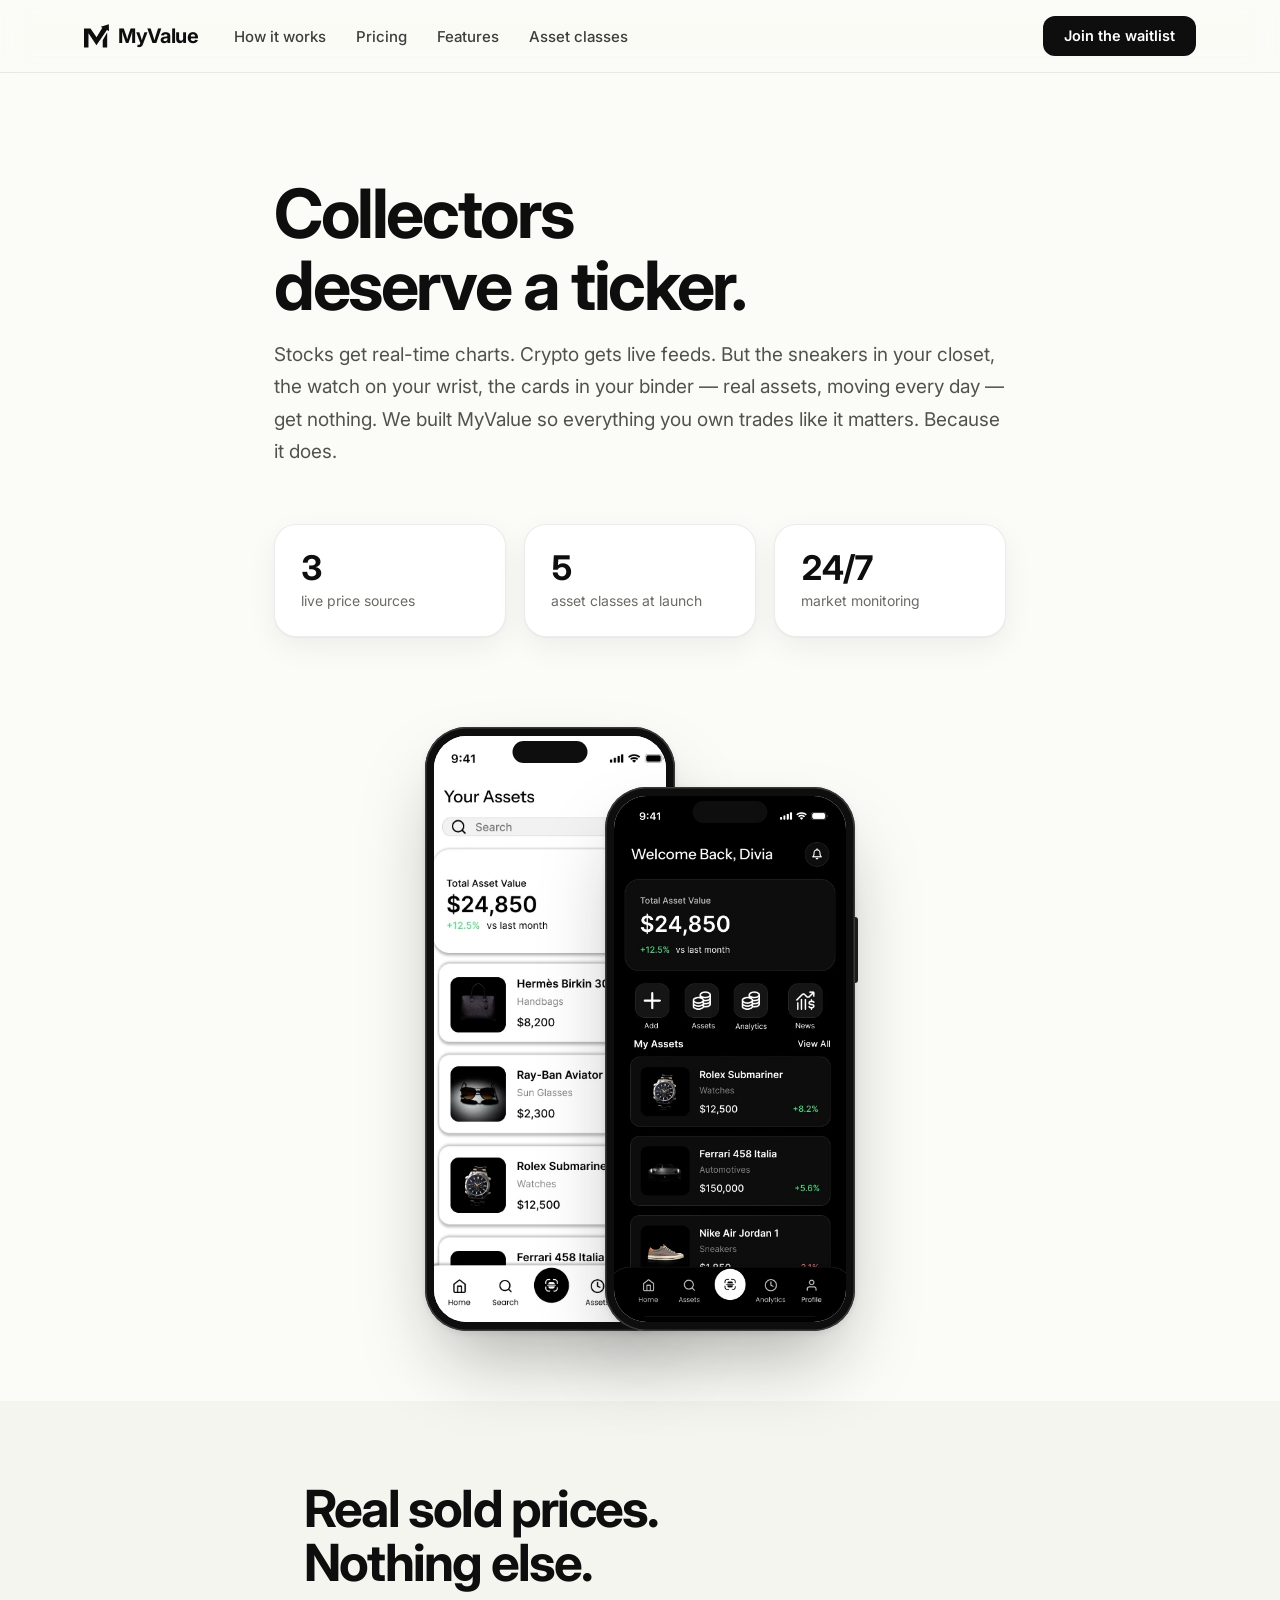
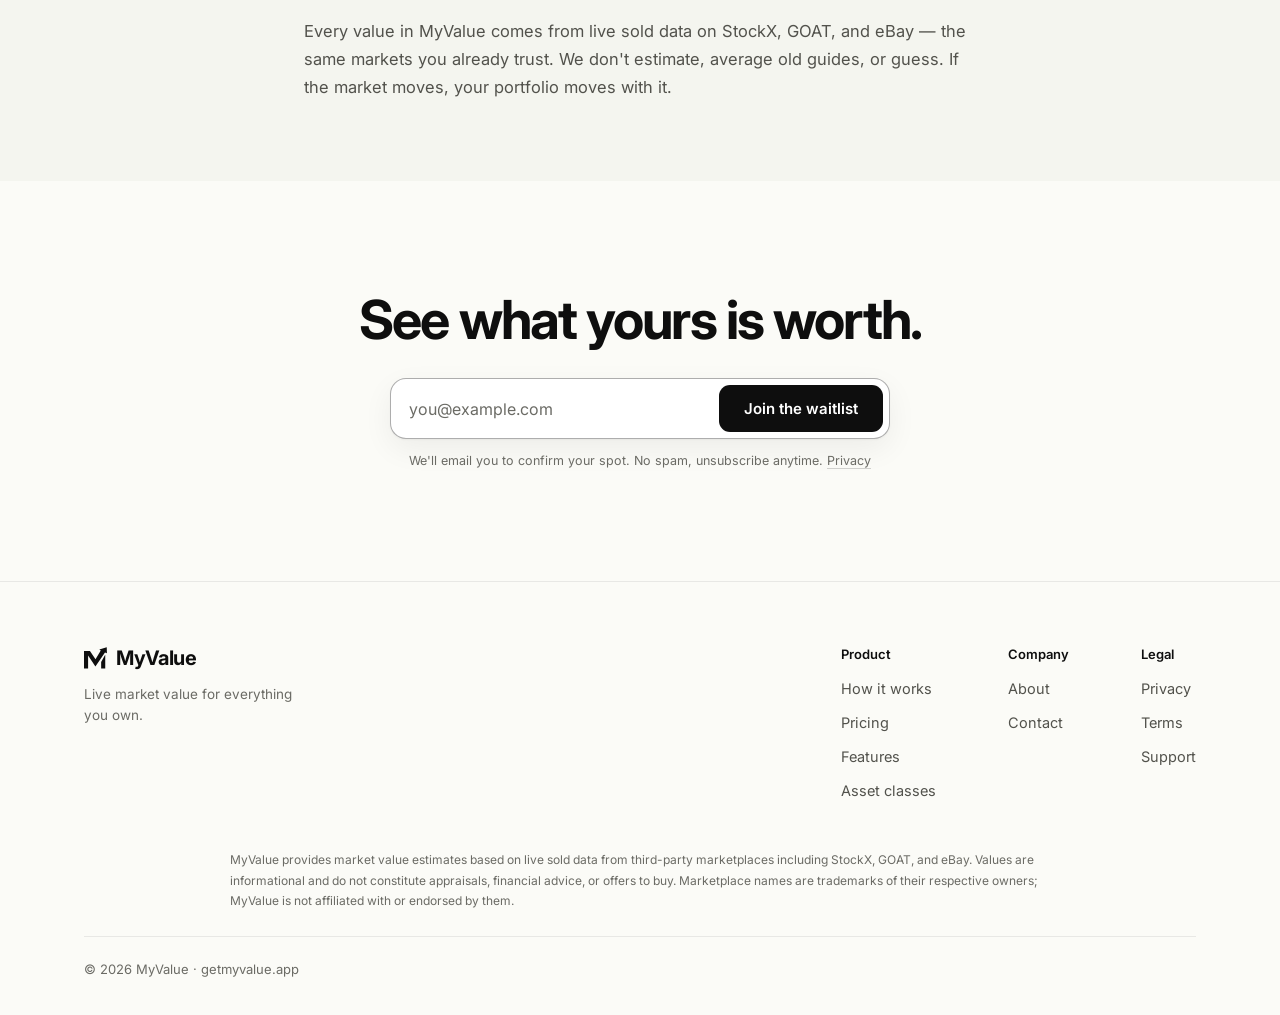
==== commit 376352c1: "Update app mockups, add onboarding showcase and store badges - Replace the eight app screens with th" ====
--- a/about.html
+++ b/about.html
@@ -52,8 +52,8 @@
 
 <section style="padding-top:0;padding-bottom:40px">
   <div class="wrap media-stack" aria-hidden="true">
-    <figure class="device" style="--w:250px"><img src="assets/app/home-light.webp" alt="" width="640" height="1400" loading="lazy"></figure>
-    <figure class="device" style="--w:250px"><img src="assets/app/home-dark.webp" alt="" width="640" height="1400" loading="lazy"></figure>
+    <figure class="device" style="--w:250px"><img src="assets/app/assets-light.webp" alt="" width="382" height="848" loading="lazy"></figure>
+    <figure class="device" style="--w:250px"><img src="assets/app/home-dark.webp" alt="" width="382" height="848" loading="lazy"></figure>
   </div>
 </section>
 
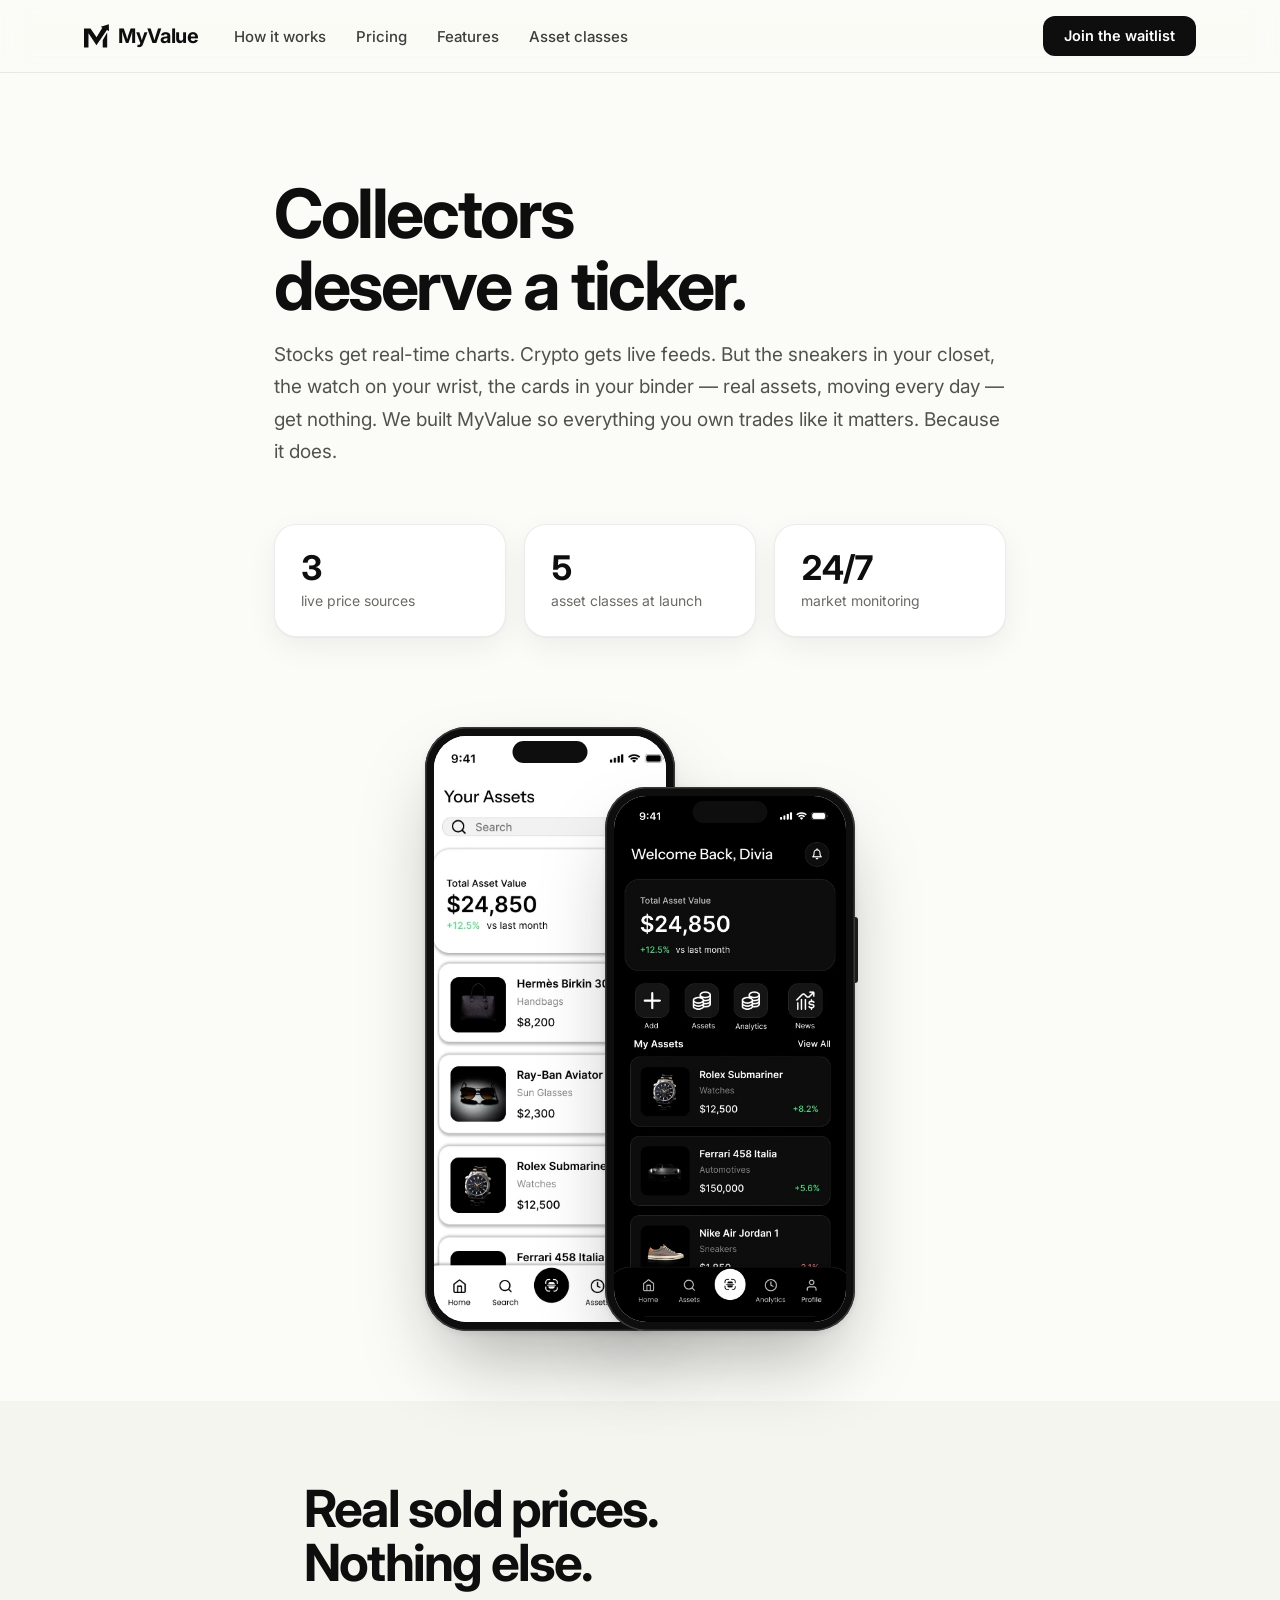
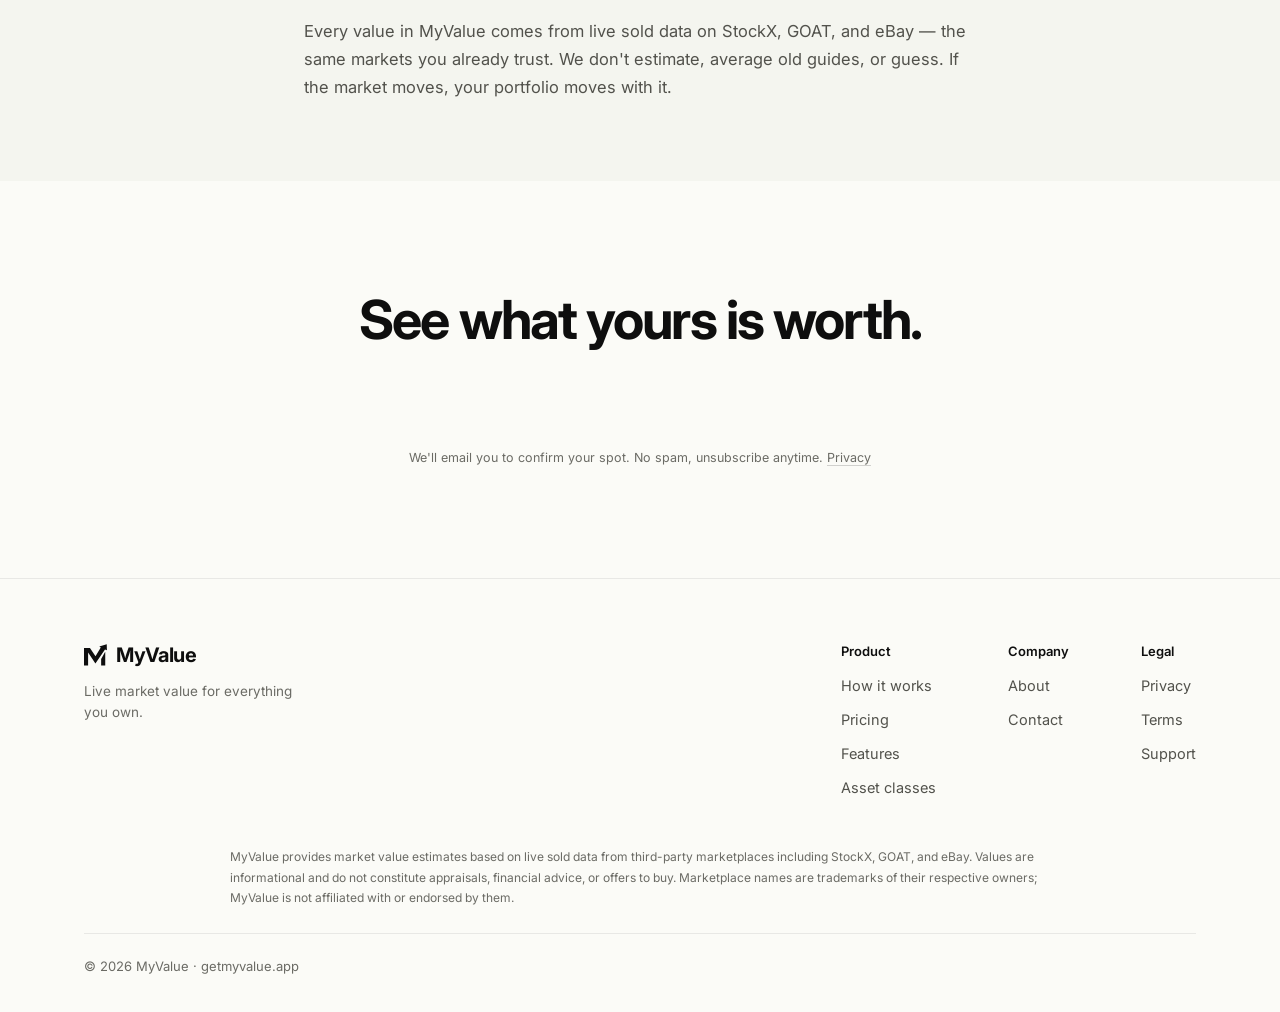
==== commit 1469a8a6: "Switch all waitlist forms to the LaunchList embed - Replace the 9 self-hosted waitlist forms (8 page" ====
--- a/about.html
+++ b/about.html
@@ -19,6 +19,7 @@
 <!-- Live mode: uncomment with the real App Store id to show Safari's native Smart App Banner. -->
 <!-- <meta name="apple-itunes-app" content="app-id=0000000000"> -->
 <script src="assets/config.js"></script>
+<script src="https://embed.getlaunchlist.com/v1/embed.js" async></script>
 <script type="application/ld+json">{"@context":"https://schema.org","@type":"BreadcrumbList","itemListElement":[{"@type":"ListItem","position":1,"name":"Home","item":"https://getmyvalue.app/"},{"@type":"ListItem","position":2,"name":"About","item":"https://getmyvalue.app/about"}]}</script>
 <link rel="preconnect" href="https://fonts.googleapis.com">
 <link rel="preconnect" href="https://fonts.gstatic.com" crossorigin>
@@ -70,14 +71,7 @@
   <div class="wrap">
     <h2 class="display rv">See what <em>yours</em> is worth.</h2>
     <div class="wl" data-wl data-source="about">
-  <form class="wl-form" data-waitlist action="/api/waitlist" method="post">
-    <label class="sr-only" for="wl-about">Email address</label>
-    <input id="wl-about" type="email" name="email" autocomplete="email" required placeholder="you@example.com">
-    <input type="hidden" name="ref"><input type="hidden" name="utm"><input type="hidden" name="source" value="about">
-    <input type="text" name="company" class="hp" tabindex="-1" autocomplete="off" aria-hidden="true">
-    <button class="btn btn-primary" type="submit">Join the waitlist</button>
-  </form>
-  <p class="wl-msg" role="status" aria-live="polite"></p>
+  <div class="ll-form" data-launchlist-form="frm_nqkpffdnjhf4"></div>
   <p class="wl-legal">We'll email you to confirm your spot. No spam, unsubscribe anytime. <a href="/privacy#waitlist">Privacy</a></p>
 </div>
   </div>
--- a/assets/site.css
+++ b/assets/site.css
@@ -191,3 +191,9 @@
   .center .store-cta,.final .store-cta,.invert .store-cta,.ctaband .store-cta,.solo .store-cta{align-items:center;}
   .store-side{max-width:none;align-self:stretch;}
 }
+
+/* ---------- LaunchList waitlist embed ----------
+   The form itself renders in LaunchList's shadow DOM (style it in the LaunchList
+   dashboard). This only reserves space so the page doesn't jump while it loads. */
+.ll-form{min-height:58px;}
+.center .ll-form,.final .ll-form,.invert .ll-form,.ctaband .ll-form,.solo .ll-form{margin-left:auto;margin-right:auto;}
